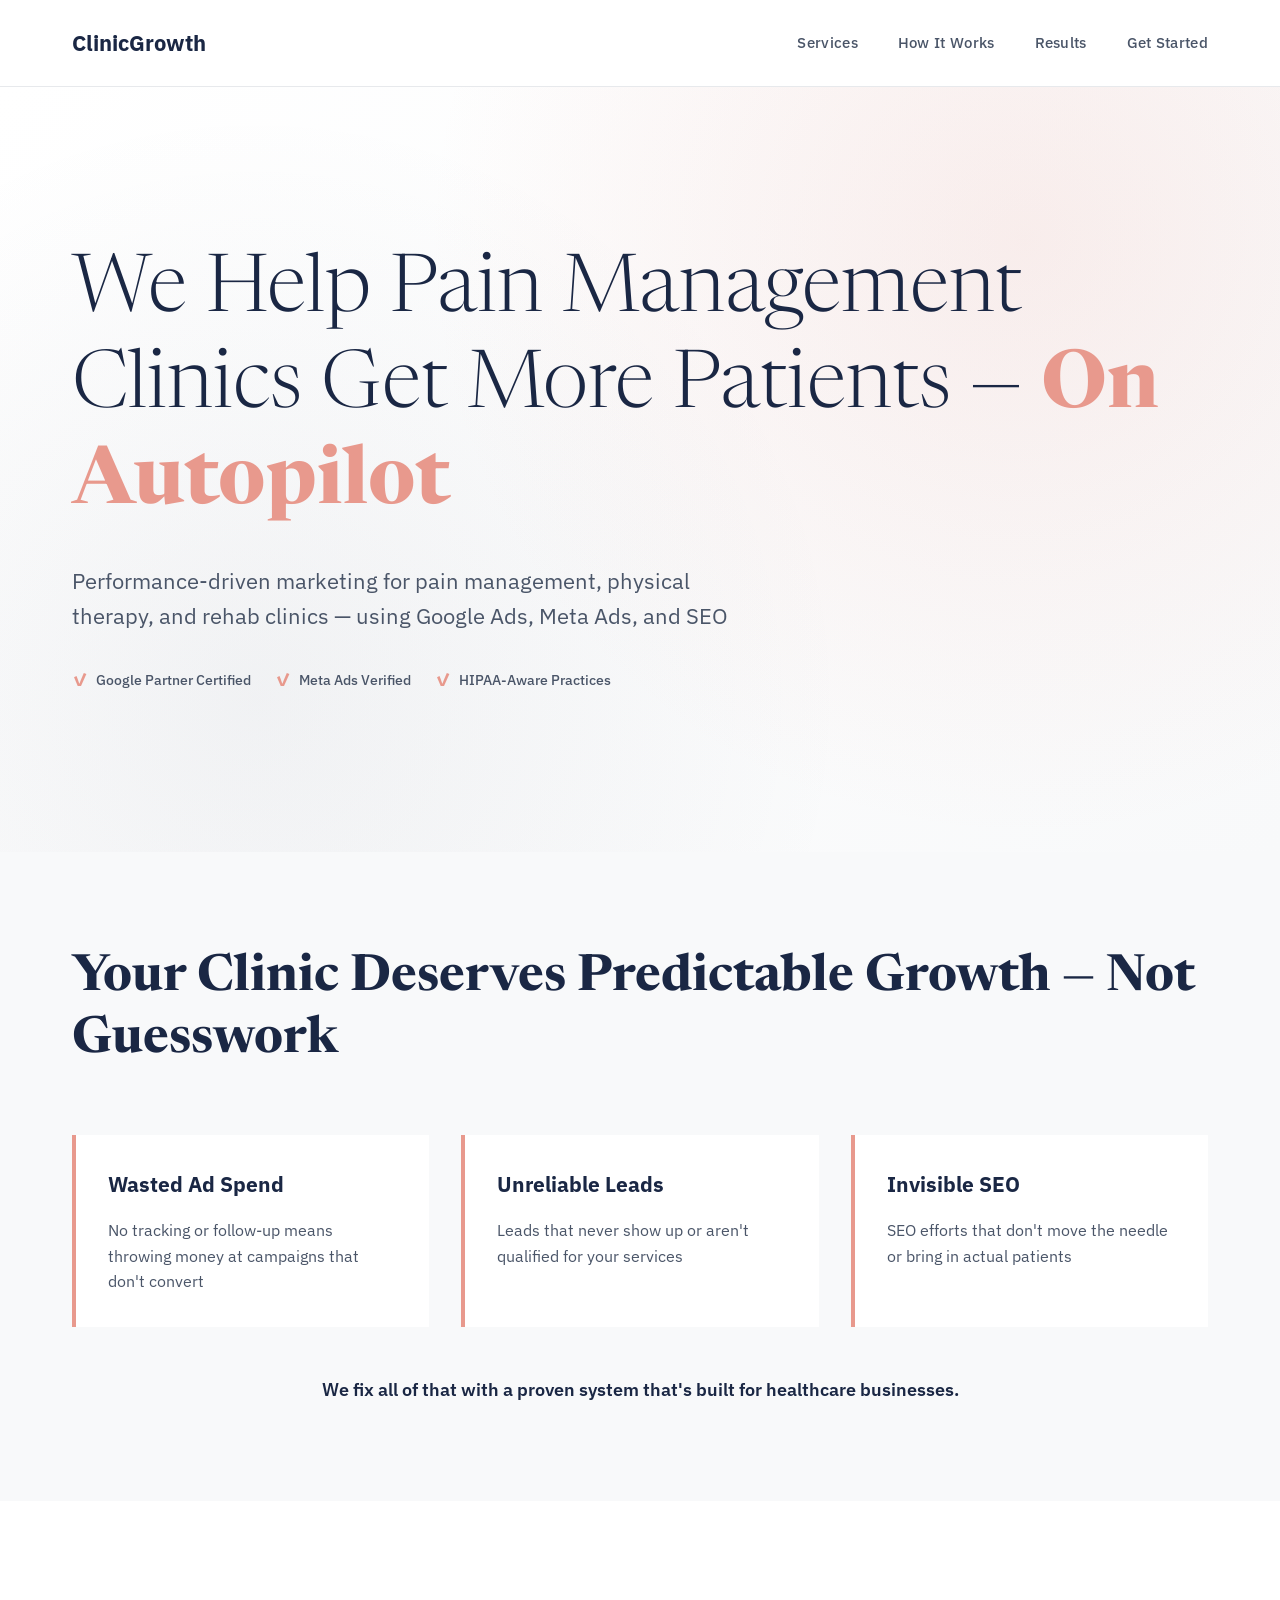
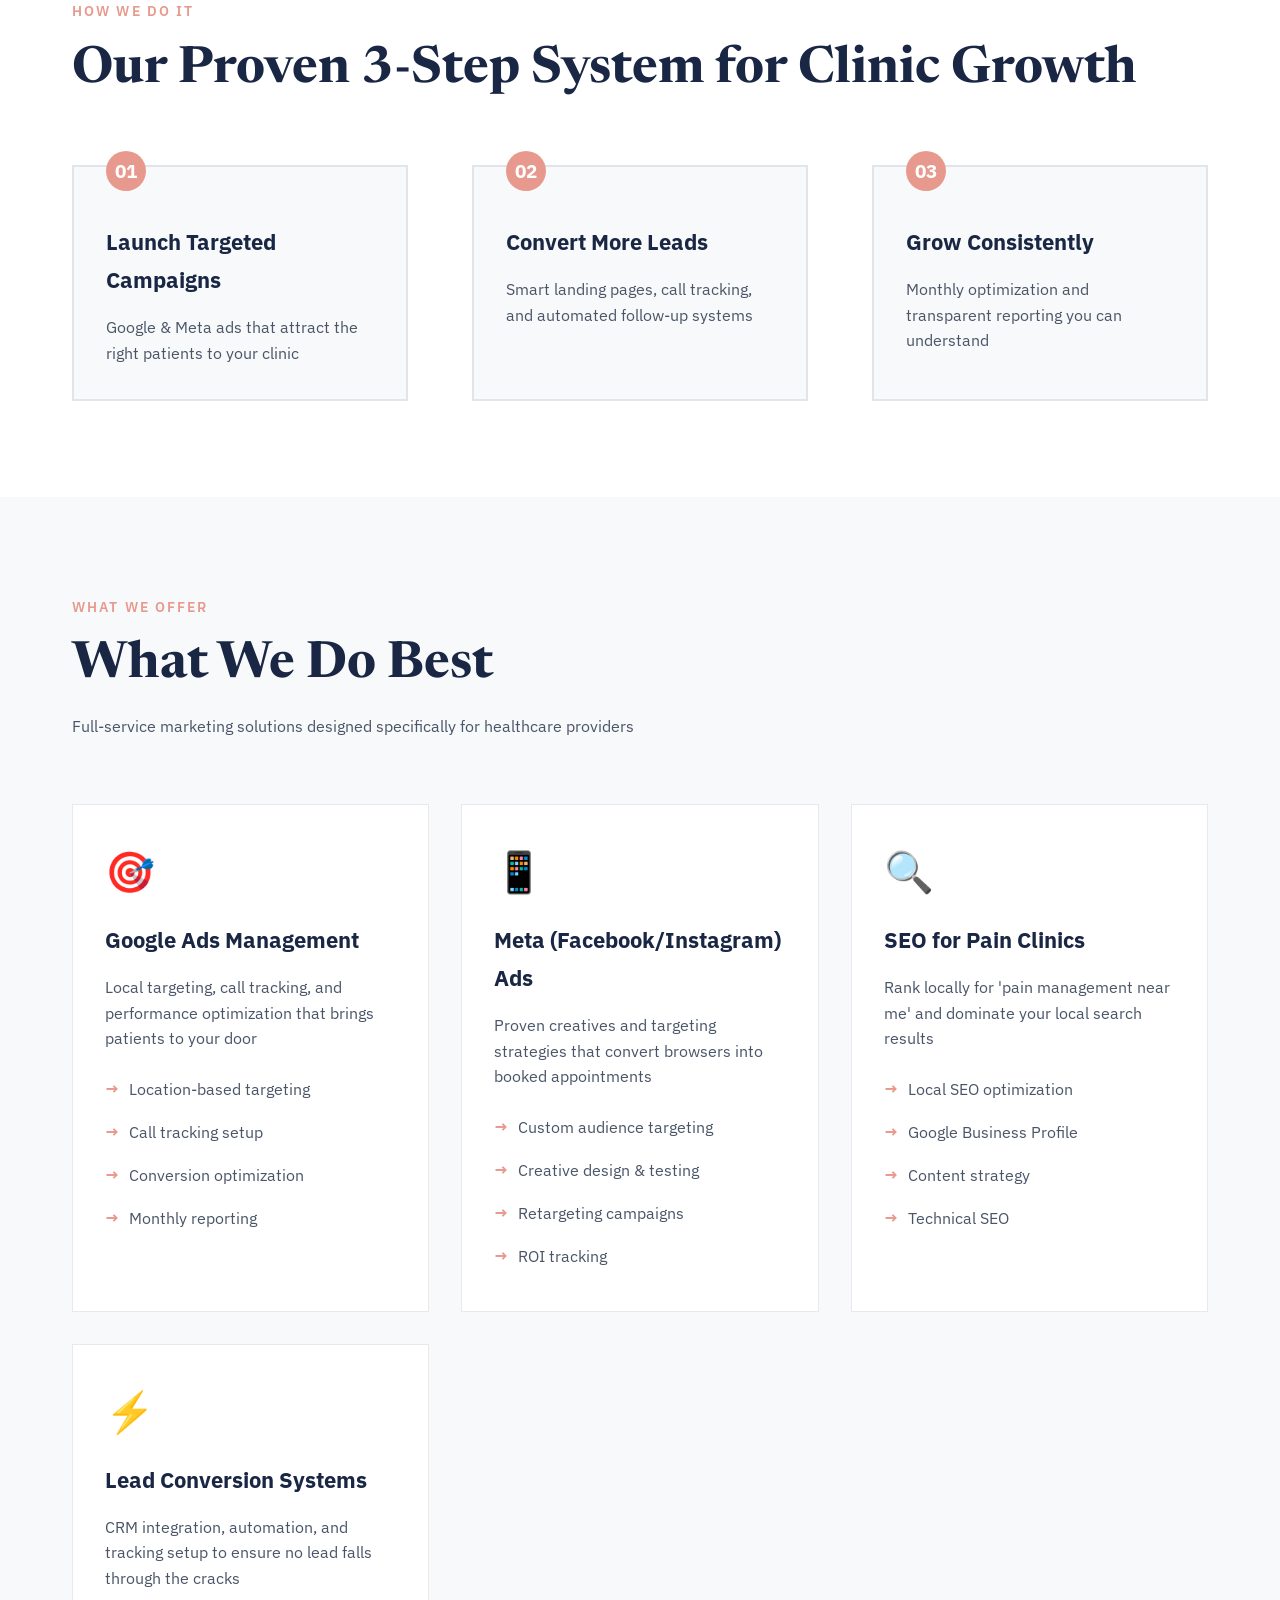
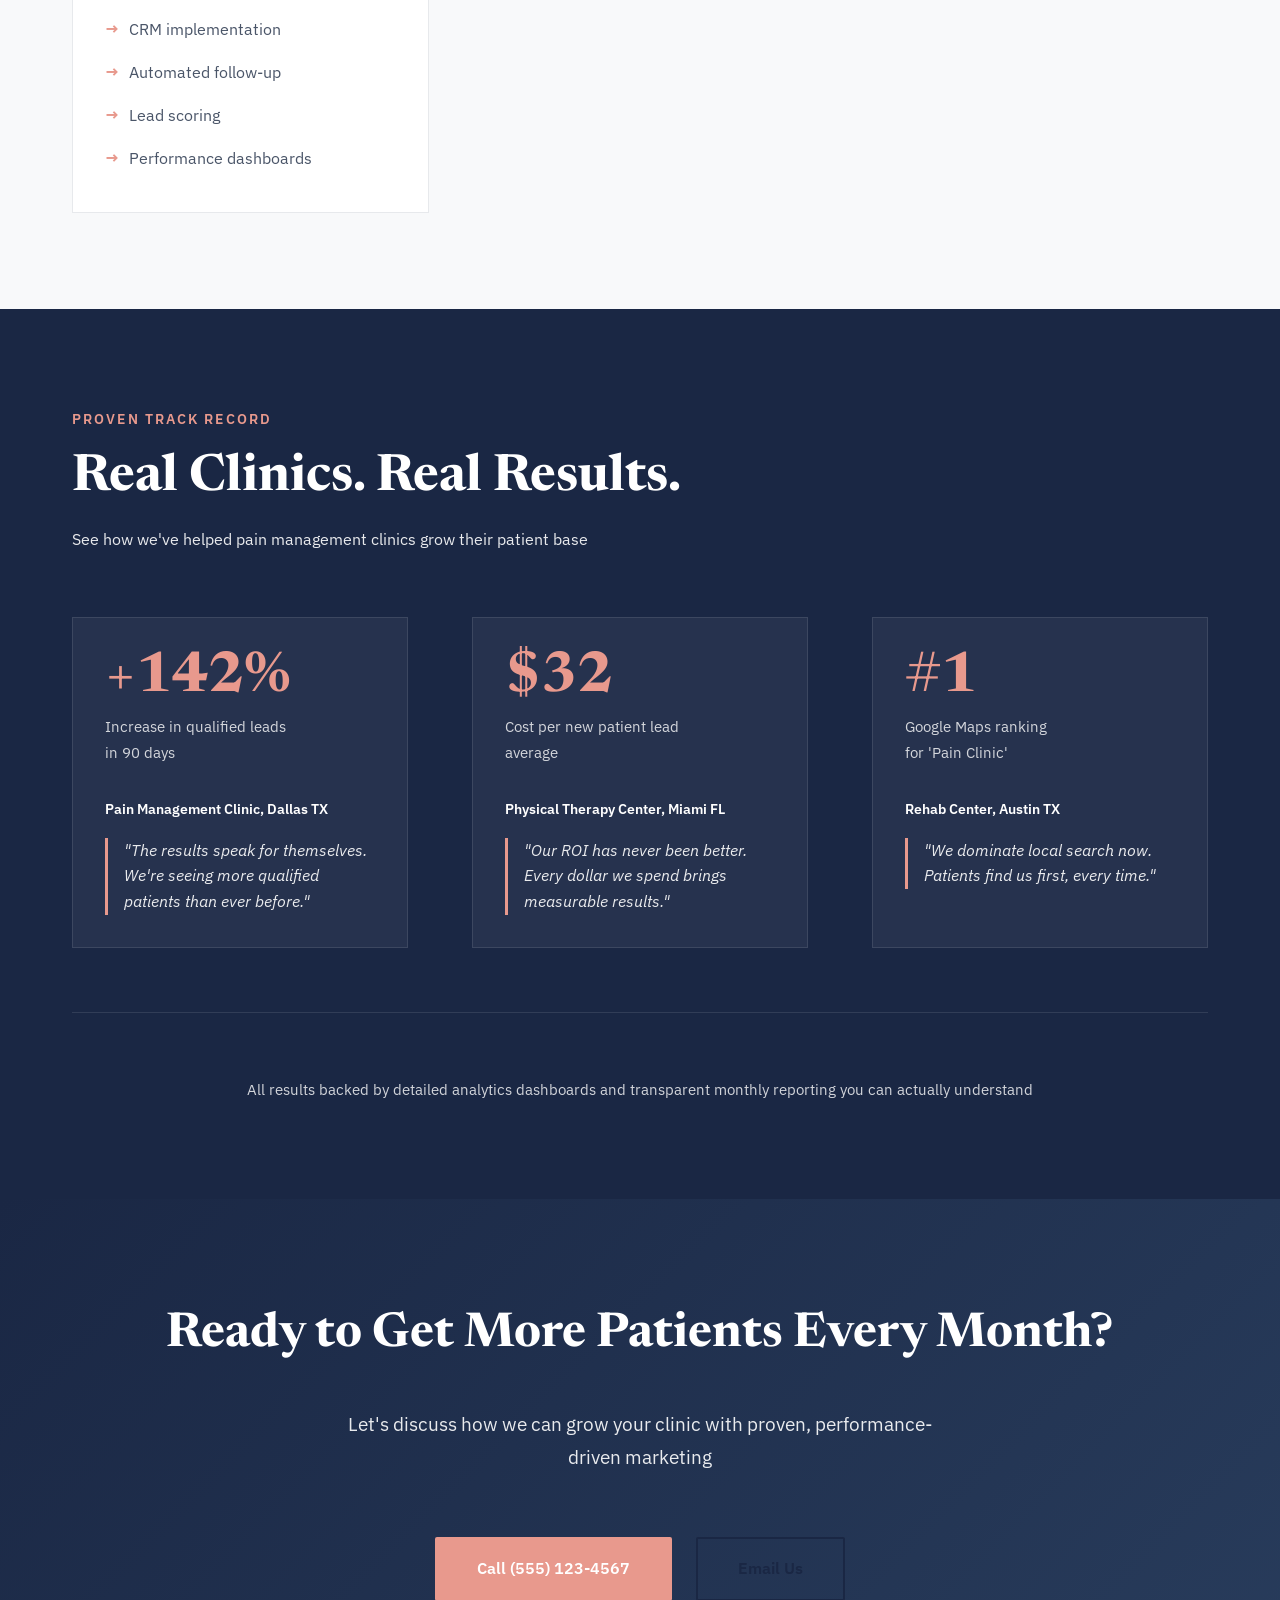
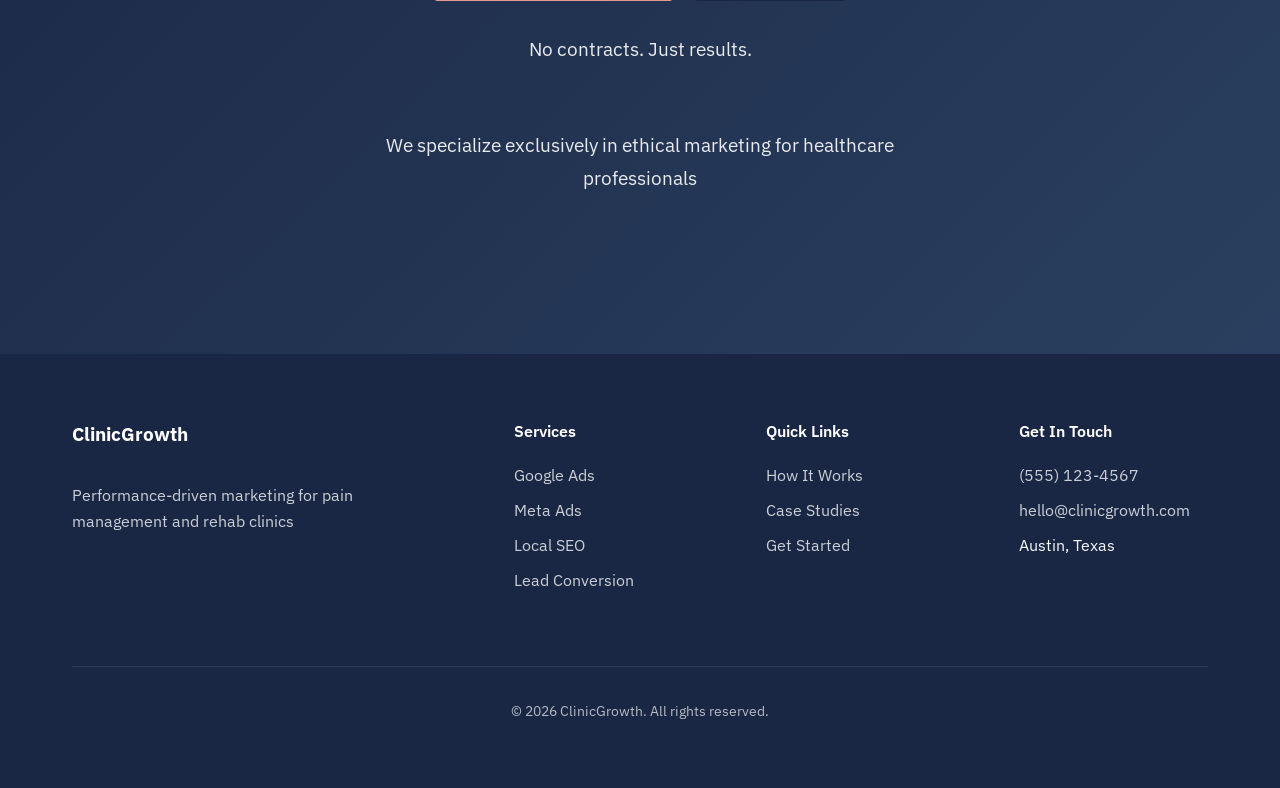
==== index.html @ b2d00aee "Initial commit: ClinicGrowth marketing website - Navy + Soft Coral color scheme for differentiation " ====
<!DOCTYPE html>
<html lang="en">
<head>
    <meta charset="UTF-8">
    <meta name="viewport" content="width=device-width, initial-scale=1.0">
    <meta name="description" content="Performance-driven marketing for pain management, physical therapy, and rehab clinics using Google Ads, Meta Ads, and SEO">
    <title>Clinic Growth - Marketing for Pain Management Clinics</title>
    <link rel="preconnect" href="https://fonts.googleapis.com">
    <link rel="preconnect" href="https://fonts.gstatic.com" crossorigin>
    <link href="https://fonts.googleapis.com/css2?family=Newsreader:wght@200;400;700&family=IBM+Plex+Sans:wght@300;500;600;700&display=swap" rel="stylesheet">
    <link rel="stylesheet" href="styles.css">
</head>
<body>
    <div class="grain-overlay"></div>

    <header>
        <nav>
            <div class="container">
                <div class="logo">
                    <span class="logo-text">ClinicGrowth</span>
                </div>
                <ul class="nav-menu">
                    <li><a href="#services">Services</a></li>
                    <li><a href="#process">How It Works</a></li>
                    <li><a href="#results">Results</a></li>
                    <li><a href="#contact">Get Started</a></li>
                </ul>
            </div>
        </nav>
    </header>

    <main>
        <!-- Hero Section -->
        <section id="home" class="hero">
            <div class="hero-background"></div>
            <div class="container">
                <div class="hero-content">
                    <h1 class="hero-title">
                        We Help Pain Management Clinics Get More Patients — <span class="title-emphasis">On Autopilot</span>
                    </h1>
                    <p class="hero-subtitle">Performance-driven marketing for pain management, physical therapy, and rehab clinics — using Google Ads, Meta Ads, and SEO</p>
                    <div class="badge-row">
                        <span class="badge">Google Partner Certified</span>
                        <span class="badge">Meta Ads Verified</span>
                        <span class="badge">HIPAA-Aware Practices</span>
                    </div>
                </div>
            </div>
        </section>

        <!-- Problems Section -->
        <section class="problems-section">
            <div class="container">
                <div class="section-header">
                    <h2>Your Clinic Deserves Predictable Growth — Not Guesswork</h2>
                </div>
                <div class="problems-grid">
                    <div class="problem-card">
                        <h3>Wasted Ad Spend</h3>
                        <p>No tracking or follow-up means throwing money at campaigns that don't convert</p>
                    </div>
                    <div class="problem-card">
                        <h3>Unreliable Leads</h3>
                        <p>Leads that never show up or aren't qualified for your services</p>
                    </div>
                    <div class="problem-card">
                        <h3>Invisible SEO</h3>
                        <p>SEO efforts that don't move the needle or bring in actual patients</p>
                    </div>
                </div>
                <p style="text-align: center; margin-top: 3rem; font-size: 1.1rem; color: var(--color-navy); font-weight: 600;">We fix all of that with a proven system that's built for healthcare businesses.</p>
            </div>
        </section>

        <!-- Process Section -->
        <section id="process" class="process-section">
            <div class="container">
                <div class="section-header">
                    <span class="section-label">How We Do It</span>
                    <h2>Our Proven 3-Step System for Clinic Growth</h2>
                </div>
                <div class="process-grid">
                    <div class="process-step">
                        <div class="step-number">01</div>
                        <h3>Launch Targeted Campaigns</h3>
                        <p>Google & Meta ads that attract the right patients to your clinic</p>
                    </div>
                    <div class="process-step">
                        <div class="step-number">02</div>
                        <h3>Convert More Leads</h3>
                        <p>Smart landing pages, call tracking, and automated follow-up systems</p>
                    </div>
                    <div class="process-step">
                        <div class="step-number">03</div>
                        <h3>Grow Consistently</h3>
                        <p>Monthly optimization and transparent reporting you can understand</p>
                    </div>
                </div>
            </div>
        </section>

        <!-- Services Section -->
        <section id="services" class="services-section">
            <div class="container">
                <div class="section-header">
                    <span class="section-label">What We Offer</span>
                    <h2>What We Do Best</h2>
                    <p style="margin-top: 1rem; color: var(--color-dark-gray);">Full-service marketing solutions designed specifically for healthcare providers</p>
                </div>
                <div class="services-grid">
                    <div class="service-card">
                        <div class="service-icon">🎯</div>
                        <h3>Google Ads Management</h3>
                        <p>Local targeting, call tracking, and performance optimization that brings patients to your door</p>
                        <div class="service-features">
                            <ul>
                                <li>Location-based targeting</li>
                                <li>Call tracking setup</li>
                                <li>Conversion optimization</li>
                                <li>Monthly reporting</li>
                            </ul>
                        </div>
                    </div>
                    <div class="service-card">
                        <div class="service-icon">📱</div>
                        <h3>Meta (Facebook/Instagram) Ads</h3>
                        <p>Proven creatives and targeting strategies that convert browsers into booked appointments</p>
                        <div class="service-features">
                            <ul>
                                <li>Custom audience targeting</li>
                                <li>Creative design & testing</li>
                                <li>Retargeting campaigns</li>
                                <li>ROI tracking</li>
                            </ul>
                        </div>
                    </div>
                    <div class="service-card">
                        <div class="service-icon">🔍</div>
                        <h3>SEO for Pain Clinics</h3>
                        <p>Rank locally for 'pain management near me' and dominate your local search results</p>
                        <div class="service-features">
                            <ul>
                                <li>Local SEO optimization</li>
                                <li>Google Business Profile</li>
                                <li>Content strategy</li>
                                <li>Technical SEO</li>
                            </ul>
                        </div>
                    </div>
                    <div class="service-card">
                        <div class="service-icon">⚡</div>
                        <h3>Lead Conversion Systems</h3>
                        <p>CRM integration, automation, and tracking setup to ensure no lead falls through the cracks</p>
                        <div class="service-features">
                            <ul>
                                <li>CRM implementation</li>
                                <li>Automated follow-up</li>
                                <li>Lead scoring</li>
                                <li>Performance dashboards</li>
                            </ul>
                        </div>
                    </div>
                </div>
            </div>
        </section>

        <!-- Results Section -->
        <section id="results" class="results-section">
            <div class="container">
                <div class="section-header">
                    <span class="section-label">Proven Track Record</span>
                    <h2>Real Clinics. Real Results.</h2>
                    <p style="margin-top: 1rem; color: rgba(255, 255, 255, 0.9);">See how we've helped pain management clinics grow their patient base</p>
                </div>
                <div class="results-grid">
                    <div class="result-card">
                        <div class="result-stat">+142%</div>
                        <div class="result-label">Increase in qualified leads<br>in 90 days</div>
                        <div class="result-location">Pain Management Clinic, Dallas TX</div>
                        <p class="result-testimonial">"The results speak for themselves. We're seeing more qualified patients than ever before."</p>
                    </div>
                    <div class="result-card">
                        <div class="result-stat">$32</div>
                        <div class="result-label">Cost per new patient lead<br>average</div>
                        <div class="result-location">Physical Therapy Center, Miami FL</div>
                        <p class="result-testimonial">"Our ROI has never been better. Every dollar we spend brings measurable results."</p>
                    </div>
                    <div class="result-card">
                        <div class="result-stat">#1</div>
                        <div class="result-label">Google Maps ranking<br>for 'Pain Clinic'</div>
                        <div class="result-location">Rehab Center, Austin TX</div>
                        <p class="result-testimonial">"We dominate local search now. Patients find us first, every time."</p>
                    </div>
                </div>
                <div class="results-footer">
                    All results backed by detailed analytics dashboards and transparent monthly reporting you can actually understand
                </div>
            </div>
        </section>

        <!-- CTA Section -->
        <section id="contact" class="cta-section">
            <div class="container">
                <h2>Ready to Get More Patients Every Month?</h2>
                <p>Let's discuss how we can grow your clinic with proven, performance-driven marketing</p>
                <div class="hero-cta" style="justify-content: center;">
                    <a href="tel:5551234567" class="btn btn-primary">Call (555) 123-4567</a>
                    <a href="mailto:hello@clinicgrowth.com" class="btn btn-secondary">Email Us</a>
                </div>
                <p class="cta-tagline">No contracts. Just results.</p>
                <p class="cta-tagline">We specialize exclusively in ethical marketing for healthcare professionals</p>
            </div>
        </section>
    </main>

    <footer>
        <div class="container">
            <div class="footer-content">
                <div class="footer-about">
                    <div class="footer-brand">
                        <span>ClinicGrowth</span>
                    </div>
                    <p>Performance-driven marketing for pain management and rehab clinics</p>
                </div>

                <div class="footer-section">
                    <h4>Services</h4>
                    <ul>
                        <li><a href="#services">Google Ads</a></li>
                        <li><a href="#services">Meta Ads</a></li>
                        <li><a href="#services">Local SEO</a></li>
                        <li><a href="#services">Lead Conversion</a></li>
                    </ul>
                </div>

                <div class="footer-section">
                    <h4>Quick Links</h4>
                    <ul>
                        <li><a href="#process">How It Works</a></li>
                        <li><a href="#results">Case Studies</a></li>
                        <li><a href="#contact">Get Started</a></li>
                    </ul>
                </div>

                <div class="footer-section">
                    <h4>Get In Touch</h4>
                    <ul>
                        <li><a href="tel:5551234567">(555) 123-4567</a></li>
                        <li><a href="mailto:hello@clinicgrowth.com">hello@clinicgrowth.com</a></li>
                        <li>Austin, Texas</li>
                    </ul>
                </div>
            </div>

            <div class="footer-bottom">
                <p class="footer-text">&copy; 2026 ClinicGrowth. All rights reserved.</p>
            </div>
        </div>
    </footer>

    <script src="script.js"></script>
</body>
</html>
---- styles.css ----
/* CSS Variables - Navy + Soft Coral Theme */
:root {
    --color-navy: #1a2744;
    --color-coral: #e8998d;
    --color-light-gray: #f8f9fa;
    --color-dark-gray: #4a5568;
    --color-white: #ffffff;
    --color-coral-light: #f4bdb3;
    --color-navy-light: #2a3f5f;

    --font-display: 'Newsreader', serif;
    --font-body: 'IBM Plex Sans', sans-serif;

    --spacing-xs: 0.5rem;
    --spacing-sm: 1rem;
    --spacing-md: 2rem;
    --spacing-lg: 4rem;
    --spacing-xl: 6rem;
    --spacing-xxl: 8rem;
}

/* Reset and Base Styles */
* {
    margin: 0;
    padding: 0;
    box-sizing: border-box;
}

body {
    font-family: var(--font-body);
    line-height: 1.7;
    color: var(--color-dark-gray);
    background-color: var(--color-white);
    position: relative;
    overflow-x: hidden;
}

/* Subtle grain texture overlay */
.grain-overlay {
    position: fixed;
    top: 0;
    left: 0;
    width: 100%;
    height: 100%;
    opacity: 0.03;
    z-index: -1;
    pointer-events: none;
    background-image: url("data:image/svg+xml,%3Csvg viewBox='0 0 400 400' xmlns='http://www.w3.org/2000/svg'%3E%3Cfilter id='noiseFilter'%3E%3CfeTurbulence type='fractalNoise' baseFrequency='2.5' numOctaves='4' stitchTiles='stitch'/%3E%3C/filter%3E%3Crect width='100%25' height='100%25' filter='url(%23noiseFilter)'/%3E%3C/svg%3E");
}

.container {
    max-width: 1200px;
    margin: 0 auto;
    padding: 0 var(--spacing-md);
}

/* Header and Navigation */
header {
    background-color: rgba(255, 255, 255, 0.98);
    backdrop-filter: blur(10px);
    border-bottom: 1px solid rgba(26, 39, 68, 0.1);
    padding: 1.5rem 0;
    position: sticky;
    top: 0;
    z-index: 100;
    animation: slideDown 0.6s ease-out;
}

@keyframes slideDown {
    from {
        transform: translateY(-100%);
        opacity: 0;
    }
    to {
        transform: translateY(0);
        opacity: 1;
    }
}

nav .container {
    display: flex;
    justify-content: space-between;
    align-items: center;
}

.logo {
    display: flex;
    align-items: center;
    gap: 0.75rem;
    font-family: var(--font-body);
    font-weight: 700;
    font-size: 1.4rem;
    color: var(--color-navy);
}

.logo-icon {
    font-size: 1.5rem;
    color: var(--color-coral);
}

.nav-menu {
    display: flex;
    list-style: none;
    gap: 2.5rem;
}

.nav-menu a {
    color: var(--color-dark-gray);
    text-decoration: none;
    font-weight: 500;
    font-size: 0.95rem;
    letter-spacing: 0.02em;
    position: relative;
    transition: color 0.3s ease;
}

.nav-menu a::after {
    content: '';
    position: absolute;
    bottom: -4px;
    left: 0;
    width: 0;
    height: 2px;
    background-color: var(--color-coral);
    transition: width 0.3s ease;
}

.nav-menu a:hover {
    color: var(--color-navy);
}

.nav-menu a:hover::after {
    width: 100%;
}

/* Hero Section */
.hero {
    position: relative;
    min-height: 85vh;
    display: flex;
    align-items: center;
    overflow: hidden;
    padding: var(--spacing-xl) 0;
}

.hero-background {
    position: absolute;
    top: 0;
    left: 0;
    width: 100%;
    height: 100%;
    background:
        radial-gradient(circle at 80% 20%, rgba(232, 153, 141, 0.15) 0%, transparent 50%),
        radial-gradient(circle at 20% 80%, rgba(26, 39, 68, 0.05) 0%, transparent 50%),
        linear-gradient(135deg, var(--color-white) 0%, var(--color-light-gray) 100%);
    z-index: -1;
}

.hero-content {
    animation: fadeInUp 1s ease-out;
}

@keyframes fadeInUp {
    from {
        opacity: 0;
        transform: translateY(40px);
    }
    to {
        opacity: 1;
        transform: translateY(0);
    }
}

.hero-title {
    font-family: var(--font-display);
    font-weight: 300;
    font-size: clamp(2.5rem, 7vw, 5rem);
    line-height: 1.2;
    margin-bottom: var(--spacing-md);
    color: var(--color-navy);
}

.title-line {
    display: block;
}

.title-emphasis {
    font-weight: 700;
    color: var(--color-coral);
}

.hero-subtitle {
    font-size: clamp(1.1rem, 2vw, 1.35rem);
    color: var(--color-dark-gray);
    margin-bottom: var(--spacing-md);
    max-width: 700px;
    font-weight: 400;
    line-height: 1.6;
    animation: fadeInUp 1s ease-out 0.2s backwards;
}

.hero-cta {
    display: flex;
    gap: 1.5rem;
    flex-wrap: wrap;
    animation: fadeInUp 1s ease-out 0.4s backwards;
}

/* Buttons */
.btn {
    display: inline-block;
    padding: 1rem 2.5rem;
    font-family: var(--font-body);
    font-weight: 600;
    font-size: 1rem;
    text-decoration: none;
    border-radius: 2px;
    transition: all 0.3s ease;
    border: 2px solid transparent;
    cursor: pointer;
}

.btn-primary {
    background-color: var(--color-coral);
    color: var(--color-white);
    border-color: var(--color-coral);
}

.btn-primary:hover {
    background-color: var(--color-navy);
    border-color: var(--color-navy);
    transform: translateY(-2px);
    box-shadow: 0 8px 24px rgba(26, 39, 68, 0.25);
}

.btn-secondary {
    background-color: transparent;
    color: var(--color-navy);
    border-color: var(--color-navy);
}

.btn-secondary:hover {
    background-color: var(--color-navy);
    color: var(--color-white);
    transform: translateY(-2px);
    box-shadow: 0 8px 24px rgba(26, 39, 68, 0.2);
}

.btn-full {
    width: 100%;
}

/* Section Headers */
.section-header {
    margin-bottom: var(--spacing-lg);
    animation: fadeIn 0.8s ease-out;
}

@keyframes fadeIn {
    from { opacity: 0; }
    to { opacity: 1; }
}

.section-label {
    display: inline-block;
    font-size: 0.875rem;
    font-weight: 600;
    text-transform: uppercase;
    letter-spacing: 0.15em;
    color: var(--color-coral);
    margin-bottom: var(--spacing-sm);
}

.section-header h2 {
    font-family: var(--font-display);
    font-size: clamp(2rem, 4vw, 3.5rem);
    font-weight: 700;
    color: var(--color-navy);
    line-height: 1.2;
}

/* About Section */
.about-section {
    padding: var(--spacing-xl) 0;
    background-color: var(--color-white);
}

.about-content {
    display: grid;
    grid-template-columns: 1fr 1fr;
    gap: var(--spacing-lg);
    align-items: start;
}

.about-text {
    animation: fadeInLeft 0.8s ease-out;
}

@keyframes fadeInLeft {
    from {
        opacity: 0;
        transform: translateX(-30px);
    }
    to {
        opacity: 1;
        transform: translateX(0);
    }
}

.lead {
    font-size: 1.25rem;
    font-weight: 400;
    color: var(--color-navy);
    margin-bottom: var(--spacing-md);
    line-height: 1.7;
}

.about-text p {
    color: var(--color-dark-gray);
    margin-bottom: var(--spacing-sm);
}

.about-stats {
    display: grid;
    grid-template-columns: 1fr;
    gap: var(--spacing-md);
}

.stat-card {
    padding: var(--spacing-md);
    background: linear-gradient(135deg, rgba(232, 153, 141, 0.08) 0%, rgba(26, 39, 68, 0.03) 100%);
    border-left: 4px solid var(--color-coral);
    transition: transform 0.3s ease;
    animation: fadeInRight 0.8s ease-out;
}

@keyframes fadeInRight {
    from {
        opacity: 0;
        transform: translateX(30px);
    }
    to {
        opacity: 1;
        transform: translateX(0);
    }
}

.stat-card:nth-child(2) {
    animation-delay: 0.1s;
}

.stat-card:nth-child(3) {
    animation-delay: 0.2s;
}

.stat-card:hover {
    transform: translateX(8px);
}

.stat-number {
    font-family: var(--font-display);
    font-size: 3rem;
    font-weight: 700;
    color: var(--color-navy);
    line-height: 1;
    margin-bottom: 0.5rem;
}

.stat-label {
    font-size: 0.9rem;
    color: var(--color-dark-gray);
    font-weight: 500;
    letter-spacing: 0.05em;
}

/* Services Section */
.services-section {
    padding: var(--spacing-xl) 0;
    background-color: var(--color-light-gray);
}

.services-grid {
    display: grid;
    grid-template-columns: repeat(auto-fit, minmax(300px, 1fr));
    gap: var(--spacing-md);
}

.service-card {
    background-color: var(--color-white);
    padding: var(--spacing-md);
    border: 1px solid rgba(26, 39, 68, 0.1);
    transition: all 0.3s ease;
    opacity: 0;
    animation: fadeInUp 0.6s ease-out forwards;
}

.service-card:nth-child(1) { animation-delay: 0.1s; }
.service-card:nth-child(2) { animation-delay: 0.2s; }
.service-card:nth-child(3) { animation-delay: 0.3s; }
.service-card:nth-child(4) { animation-delay: 0.4s; }
.service-card:nth-child(5) { animation-delay: 0.5s; }
.service-card:nth-child(6) { animation-delay: 0.6s; }

.service-card:hover {
    transform: translateY(-8px);
    box-shadow: 0 12px 32px rgba(26, 39, 68, 0.15);
    border-color: var(--color-coral);
}

.service-icon {
    font-size: 2.5rem;
    color: var(--color-coral);
    margin-bottom: var(--spacing-sm);
}

.service-card h3 {
    font-family: var(--font-body);
    font-size: 1.4rem;
    font-weight: 700;
    color: var(--color-navy);
    margin-bottom: var(--spacing-sm);
}

.service-card p {
    color: var(--color-dark-gray);
    line-height: 1.6;
}

/* Contact Section */
.contact-section {
    padding: var(--spacing-xl) 0;
    background-color: var(--color-white);
}

.contact-wrapper {
    display: grid;
    grid-template-columns: 1fr 1fr;
    gap: var(--spacing-lg);
}

.contact-info h2 {
    font-family: var(--font-display);
    font-size: clamp(2rem, 4vw, 3rem);
    font-weight: 700;
    color: var(--color-navy);
    margin-bottom: var(--spacing-md);
}

.contact-description {
    font-size: 1.1rem;
    color: var(--color-dark-gray);
    margin-bottom: var(--spacing-lg);
    line-height: 1.7;
}

.contact-details {
    display: flex;
    flex-direction: column;
    gap: var(--spacing-md);
}

.contact-item {
    display: flex;
    gap: var(--spacing-sm);
    align-items: flex-start;
}

.contact-icon {
    font-size: 1.5rem;
    flex-shrink: 0;
}

.contact-item strong {
    display: block;
    font-weight: 600;
    color: var(--color-navy);
    margin-bottom: 0.25rem;
}

.contact-item p {
    color: var(--color-dark-gray);
    line-height: 1.6;
}

/* Contact Form */
.contact-form {
    background-color: var(--color-light-gray);
    padding: var(--spacing-md);
    border: 1px solid rgba(26, 39, 68, 0.1);
}

.form-group {
    margin-bottom: var(--spacing-md);
}

.form-group label {
    display: block;
    font-weight: 600;
    color: var(--color-navy);
    margin-bottom: 0.5rem;
    font-size: 0.9rem;
    letter-spacing: 0.02em;
}

.form-group input,
.form-group textarea {
    width: 100%;
    padding: 0.875rem;
    font-family: var(--font-body);
    font-size: 1rem;
    border: 2px solid rgba(26, 39, 68, 0.15);
    background-color: var(--color-white);
    color: var(--color-dark-gray);
    transition: border-color 0.3s ease;
}

.form-group input:focus,
.form-group textarea:focus {
    outline: none;
    border-color: var(--color-coral);
}

.form-group textarea {
    resize: vertical;
}

/* Footer */
footer {
    background-color: var(--color-navy);
    color: var(--color-light-gray);
    padding: var(--spacing-lg) 0;
    margin-top: 0;
}

.footer-content {
    text-align: center;
}

.footer-brand {
    display: inline-flex;
    align-items: center;
    gap: 0.5rem;
    font-family: var(--font-body);
    font-weight: 700;
    font-size: 1.2rem;
    margin-bottom: var(--spacing-sm);
    color: var(--color-white);
}

.footer-text {
    color: rgba(248, 249, 250, 0.7);
    font-size: 0.9rem;
}

/* Responsive Design */
@media (max-width: 968px) {
    .about-content,
    .contact-wrapper {
        grid-template-columns: 1fr;
    }

    .services-grid {
        grid-template-columns: 1fr;
    }
}

@media (max-width: 768px) {
    :root {
        --spacing-lg: 3rem;
        --spacing-xl: 4rem;
    }

    nav .container {
        flex-direction: column;
        gap: 1rem;
    }

    .nav-menu {
        flex-direction: column;
        gap: 1rem;
        text-align: center;
    }

    .hero {
        min-height: 70vh;
    }

    .hero-cta {
        flex-direction: column;
    }

    .btn {
        width: 100%;
        text-align: center;
    }
}

/* Badge Row */
.badge-row {
    display: flex;
    gap: 1.5rem;
    align-items: center;
    flex-wrap: wrap;
    margin-top: var(--spacing-md);
    animation: fadeInUp 1s ease-out 0.5s backwards;
}

.badge {
    display: flex;
    align-items: center;
    gap: 0.5rem;
    font-size: 0.9rem;
    font-weight: 500;
    color: var(--color-dark-gray);
}

.badge::before {
    content: '✓';
    color: var(--color-coral);
    font-weight: 700;
    font-size: 1.1rem;
}

/* Problem Cards */
.problems-section {
    padding: var(--spacing-xl) 0;
    background-color: var(--color-light-gray);
}

.problems-grid {
    display: grid;
    grid-template-columns: repeat(auto-fit, minmax(280px, 1fr));
    gap: var(--spacing-md);
    margin-top: var(--spacing-lg);
}

.problem-card {
    background-color: var(--color-white);
    padding: var(--spacing-md);
    border-left: 4px solid var(--color-coral);
    transition: transform 0.3s ease;
}

.problem-card:hover {
    transform: translateX(8px);
}

.problem-card h3 {
    font-family: var(--font-body);
    font-size: 1.3rem;
    font-weight: 700;
    color: var(--color-navy);
    margin-bottom: var(--spacing-sm);
}

.problem-card p {
    color: var(--color-dark-gray);
    line-height: 1.6;
}

/* Process Steps */
.process-section {
    padding: var(--spacing-xl) 0;
    background-color: var(--color-white);
}

.process-grid {
    display: grid;
    grid-template-columns: repeat(auto-fit, minmax(300px, 1fr));
    gap: var(--spacing-lg);
    margin-top: var(--spacing-lg);
}

.process-step {
    position: relative;
    padding: var(--spacing-md);
    background-color: var(--color-light-gray);
    border: 2px solid rgba(26, 39, 68, 0.1);
    transition: all 0.3s ease;
}

.process-step:hover {
    border-color: var(--color-coral);
    transform: translateY(-4px);
    box-shadow: 0 8px 24px rgba(26, 39, 68, 0.1);
}

.step-number {
    position: absolute;
    top: -1rem;
    left: var(--spacing-md);
    background-color: var(--color-coral);
    color: var(--color-white);
    width: 2.5rem;
    height: 2.5rem;
    border-radius: 50%;
    display: flex;
    align-items: center;
    justify-content: center;
    font-weight: 700;
    font-size: 1.2rem;
}

.process-step h3 {
    font-family: var(--font-body);
    font-size: 1.4rem;
    font-weight: 700;
    color: var(--color-navy);
    margin-top: 1.5rem;
    margin-bottom: var(--spacing-sm);
}

.process-step p {
    color: var(--color-dark-gray);
    line-height: 1.6;
}

/* Service Features */
.service-features {
    margin-top: var(--spacing-sm);
}

.service-features ul {
    list-style: none;
    padding: 0;
}

.service-features li {
    padding: 0.5rem 0;
    color: var(--color-dark-gray);
    position: relative;
    padding-left: 1.5rem;
}

.service-features li::before {
    content: '→';
    position: absolute;
    left: 0;
    color: var(--color-coral);
    font-weight: 700;
}

/* Results Section */
.results-section {
    padding: var(--spacing-xl) 0;
    background-color: var(--color-navy);
    color: var(--color-white);
}

.results-section .section-label {
    color: var(--color-coral);
}

.results-section .section-header h2 {
    color: var(--color-white);
}

.results-grid {
    display: grid;
    grid-template-columns: repeat(auto-fit, minmax(300px, 1fr));
    gap: var(--spacing-lg);
    margin-top: var(--spacing-lg);
}

.result-card {
    background-color: rgba(255, 255, 255, 0.05);
    padding: var(--spacing-md);
    border: 1px solid rgba(255, 255, 255, 0.1);
    transition: all 0.3s ease;
}

.result-card:hover {
    background-color: rgba(255, 255, 255, 0.08);
    transform: translateY(-4px);
}

.result-stat {
    font-family: var(--font-display);
    font-size: 3.5rem;
    font-weight: 700;
    color: var(--color-coral);
    line-height: 1;
    margin-bottom: 0.5rem;
}

.result-label {
    font-size: 0.95rem;
    color: rgba(255, 255, 255, 0.8);
    margin-bottom: var(--spacing-md);
}

.result-location {
    font-size: 0.9rem;
    font-weight: 600;
    color: var(--color-white);
    margin-bottom: var(--spacing-sm);
}

.result-testimonial {
    font-style: italic;
    color: rgba(255, 255, 255, 0.9);
    line-height: 1.6;
    border-left: 3px solid var(--color-coral);
    padding-left: 1rem;
    margin-top: var(--spacing-sm);
}

.results-footer {
    text-align: center;
    margin-top: var(--spacing-lg);
    padding-top: var(--spacing-lg);
    border-top: 1px solid rgba(255, 255, 255, 0.1);
    color: rgba(255, 255, 255, 0.8);
    font-size: 0.95rem;
}

/* CTA Section */
.cta-section {
    padding: var(--spacing-xl) 0;
    background: linear-gradient(135deg, var(--color-navy) 0%, var(--color-navy-light) 100%);
    text-align: center;
    color: var(--color-white);
}

.cta-section h2 {
    font-family: var(--font-display);
    font-size: clamp(2rem, 4vw, 3rem);
    font-weight: 700;
    color: var(--color-white);
    margin-bottom: var(--spacing-md);
}

.cta-section p {
    font-size: 1.2rem;
    color: rgba(255, 255, 255, 0.9);
    margin-bottom: var(--spacing-lg);
    max-width: 600px;
    margin-left: auto;
    margin-right: auto;
}

.cta-tagline {
    font-size: 1rem;
    color: rgba(255, 255, 255, 0.7);
    margin-top: var(--spacing-md);
}

/* Footer Enhanced */
.footer-content {
    display: grid;
    grid-template-columns: 2fr 1fr 1fr 1fr;
    gap: var(--spacing-lg);
    text-align: left;
    margin-bottom: var(--spacing-lg);
}

.footer-about p {
    color: rgba(248, 249, 250, 0.8);
    margin-top: var(--spacing-sm);
    line-height: 1.6;
}

.footer-section h4 {
    color: var(--color-white);
    font-weight: 600;
    margin-bottom: var(--spacing-sm);
    font-size: 1rem;
}

.footer-section ul {
    list-style: none;
}

.footer-section li {
    margin-bottom: 0.5rem;
}

.footer-section a {
    color: rgba(248, 249, 250, 0.8);
    text-decoration: none;
    transition: color 0.3s ease;
}

.footer-section a:hover {
    color: var(--color-coral);
}

.footer-bottom {
    text-align: center;
    padding-top: var(--spacing-md);
    border-top: 1px solid rgba(255, 255, 255, 0.1);
}

/* Reduced motion support */
@media (prefers-reduced-motion: reduce) {
    *,
    *::before,
    *::after {
        animation-duration: 0.01ms !important;
        animation-iteration-count: 1 !important;
        transition-duration: 0.01ms !important;
    }
}

@media (max-width: 968px) {
    .footer-content {
        grid-template-columns: 1fr;
        text-align: center;
    }

    .results-grid,
    .process-grid,
    .problems-grid {
        grid-template-columns: 1fr;
    }
}
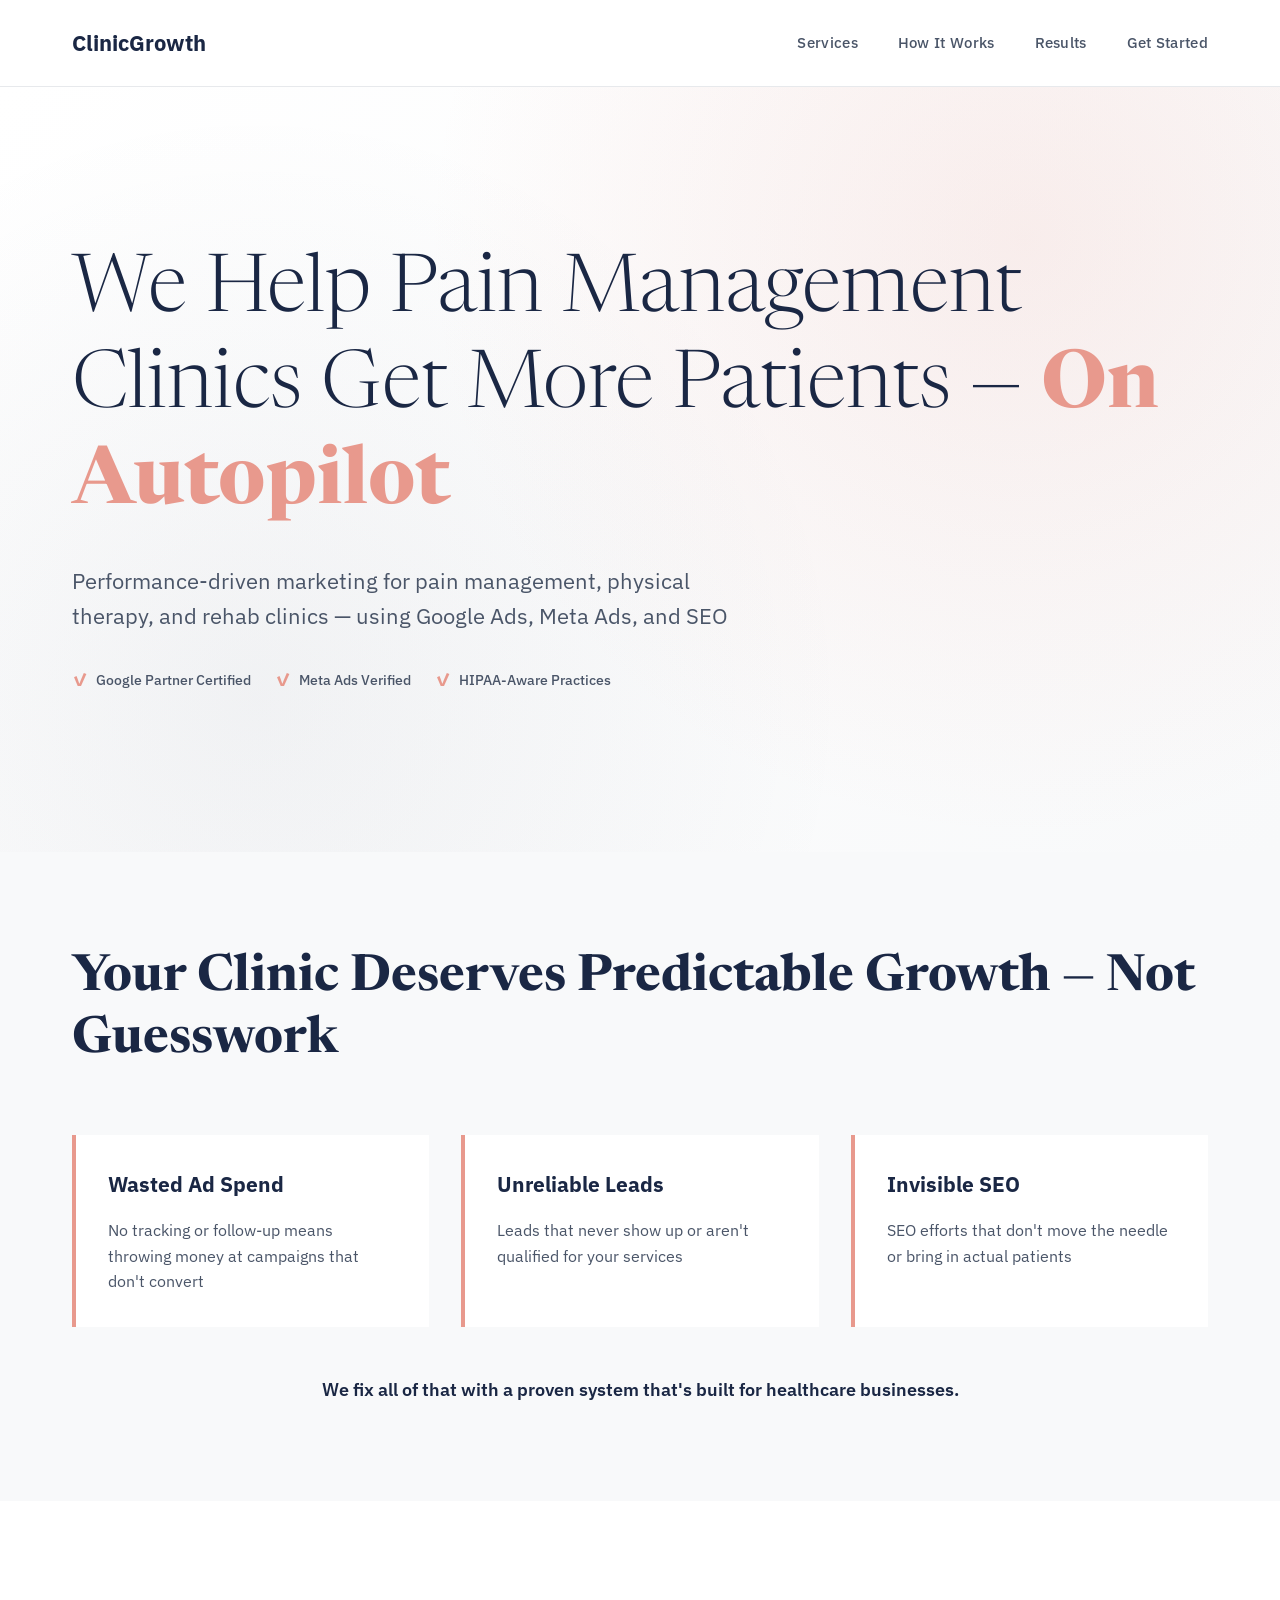
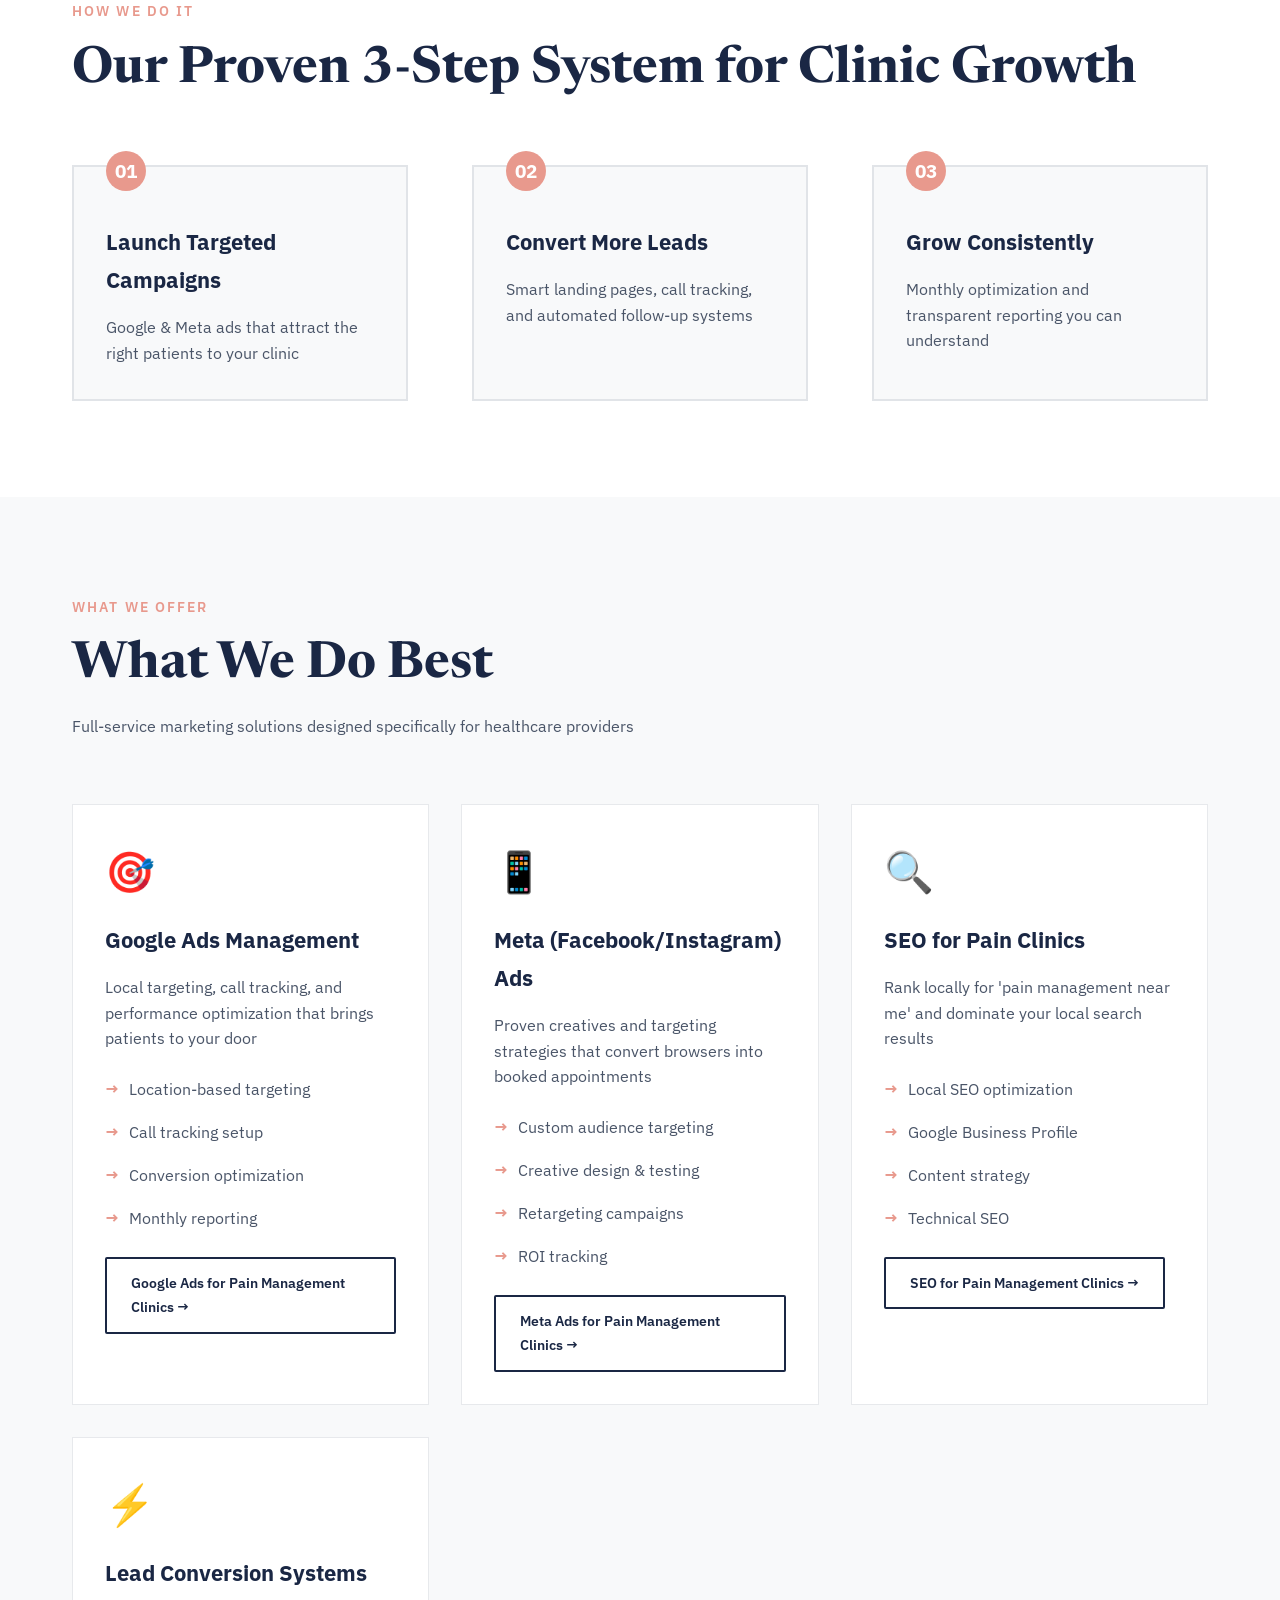
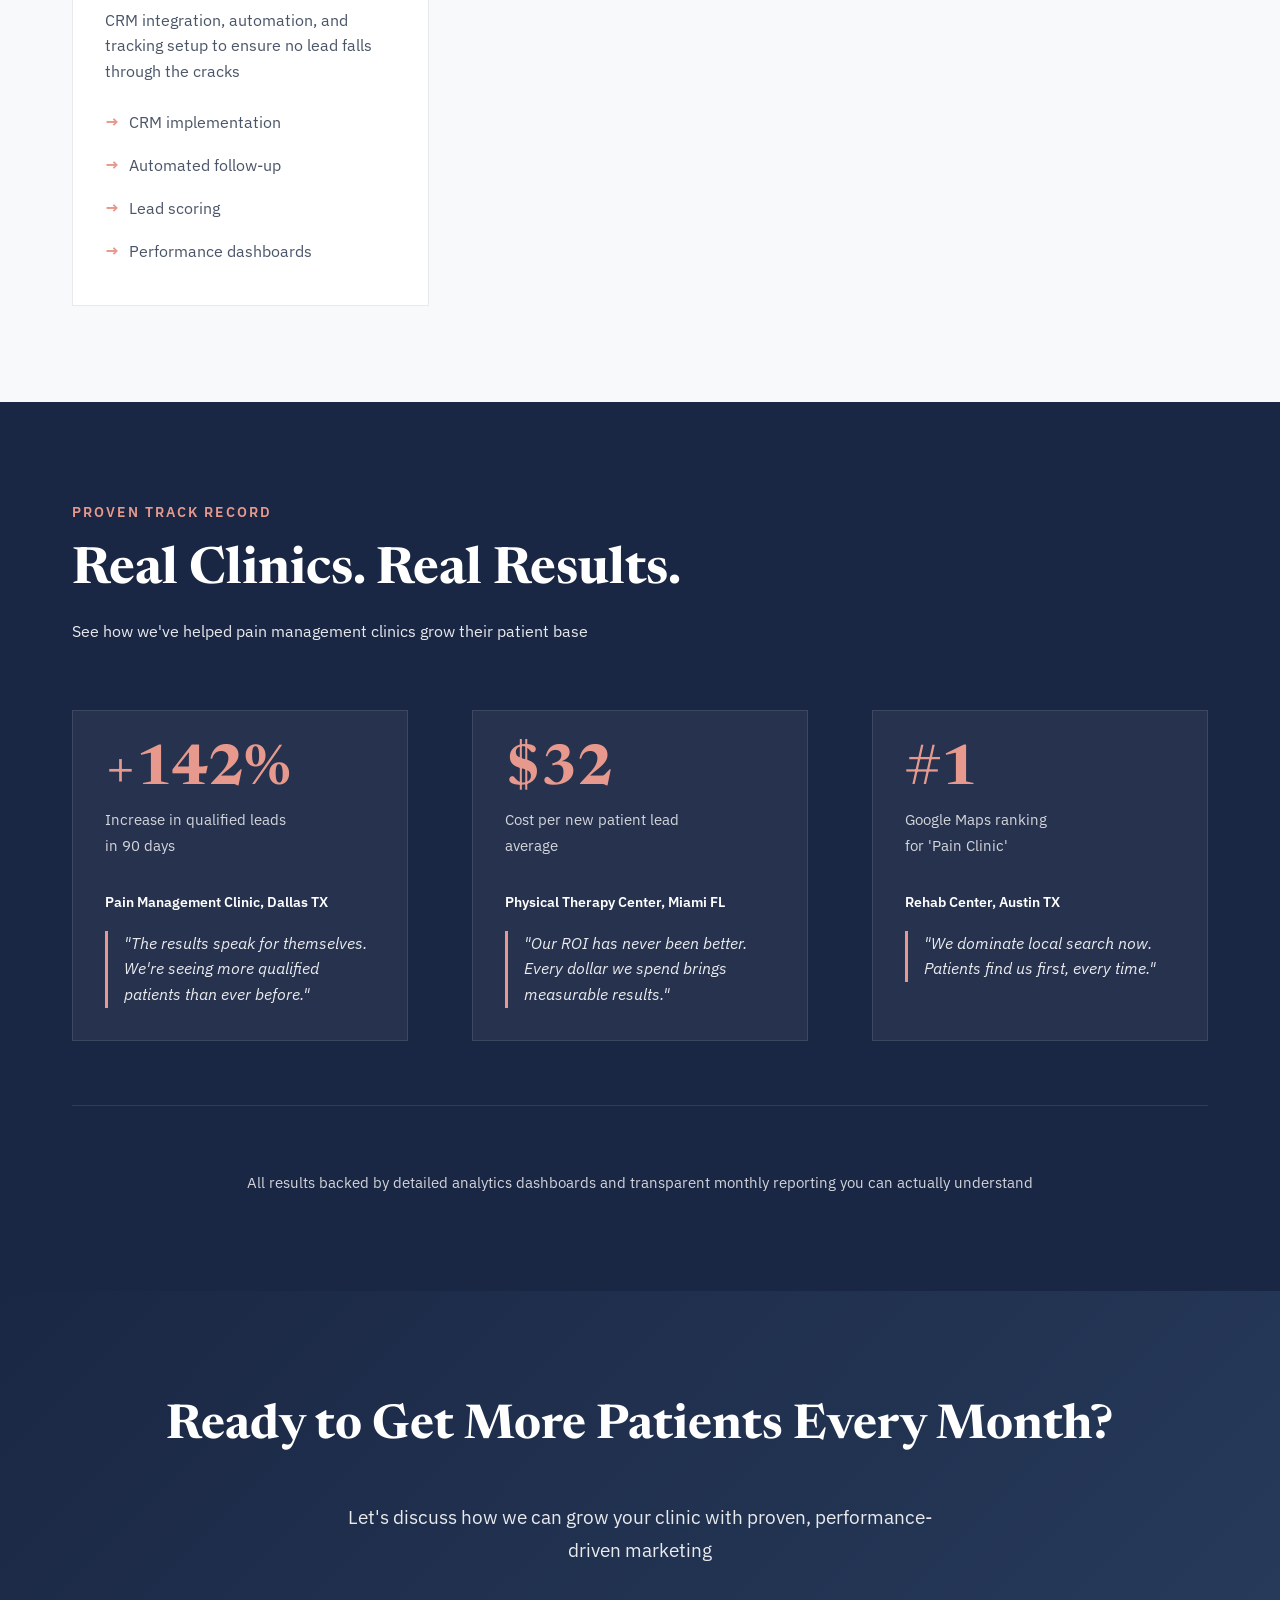
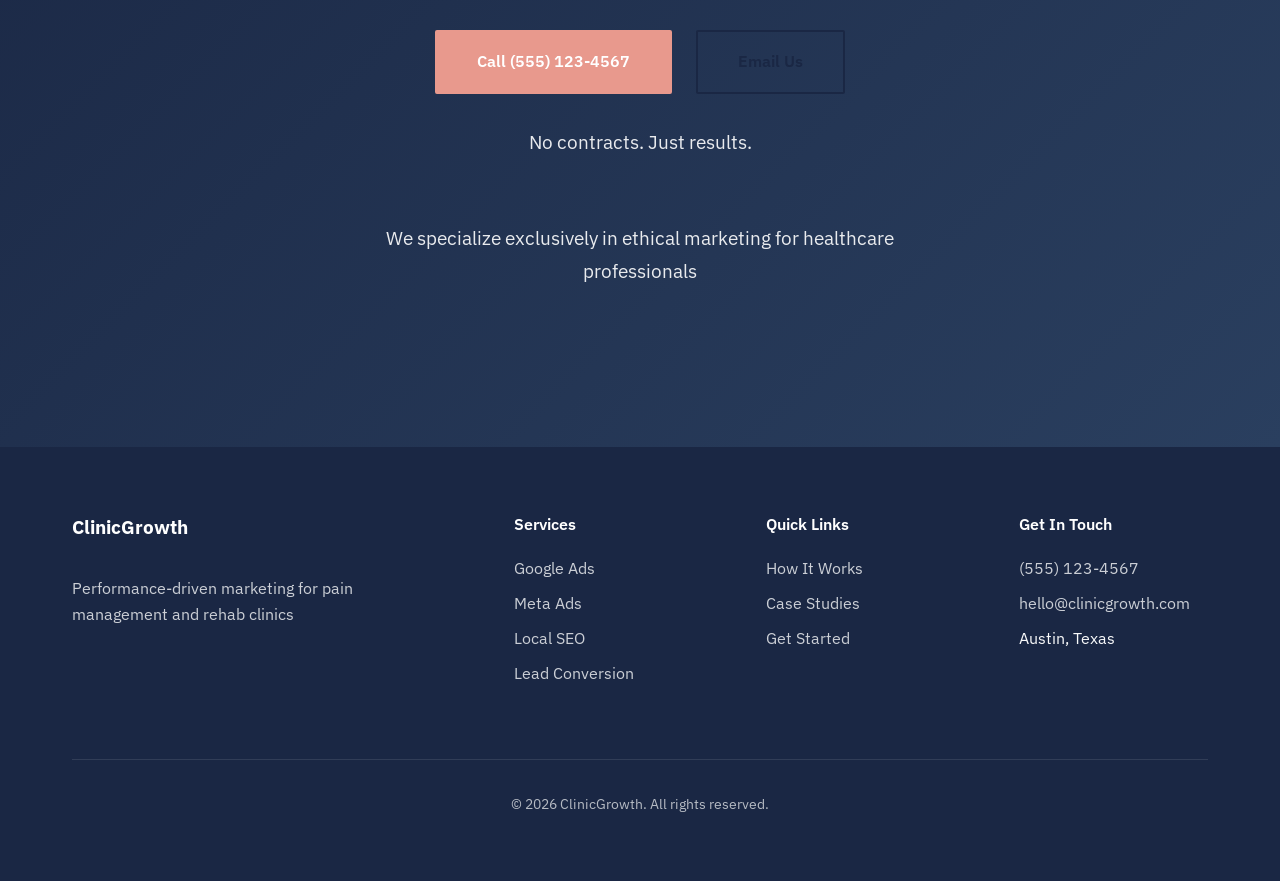
==== commit 2482f303: "Add dedicated service pages with navigation - Created google-ads.html for Google Ads for pain manage" ====
--- a/index.html
+++ b/index.html
@@ -9,6 +9,18 @@
     <link rel="preconnect" href="https://fonts.gstatic.com" crossorigin>
     <link href="https://fonts.googleapis.com/css2?family=Newsreader:wght@200;400;700&family=IBM+Plex+Sans:wght@300;500;600;700&display=swap" rel="stylesheet">
     <link rel="stylesheet" href="styles.css">
+    <style>
+        /* Critical CSS to prevent FOUC */
+        html {
+            visibility: hidden;
+            opacity: 0;
+        }
+        html.loaded {
+            visibility: visible;
+            opacity: 1;
+            transition: opacity 0.3s ease-out;
+        }
+    </style>
 </head>
 <body>
     <div class="grain-overlay"></div>
@@ -120,6 +132,7 @@
                                 <li>Monthly reporting</li>
                             </ul>
                         </div>
+                        <a href="google-ads.html" class="btn btn-secondary" style="margin-top: 1rem; display: inline-block; padding: 0.75rem 1.5rem; font-size: 0.9rem;">Google Ads for Pain Management Clinics →</a>
                     </div>
                     <div class="service-card">
                         <div class="service-icon">📱</div>
@@ -133,6 +146,7 @@
                                 <li>ROI tracking</li>
                             </ul>
                         </div>
+                        <a href="meta-ads.html" class="btn btn-secondary" style="margin-top: 1rem; display: inline-block; padding: 0.75rem 1.5rem; font-size: 0.9rem;">Meta Ads for Pain Management Clinics →</a>
                     </div>
                     <div class="service-card">
                         <div class="service-icon">🔍</div>
@@ -146,6 +160,7 @@
                                 <li>Technical SEO</li>
                             </ul>
                         </div>
+                        <a href="seo.html" class="btn btn-secondary" style="margin-top: 1rem; display: inline-block; padding: 0.75rem 1.5rem; font-size: 0.9rem;">SEO for Pain Management Clinics →</a>
                     </div>
                     <div class="service-card">
                         <div class="service-icon">⚡</div>
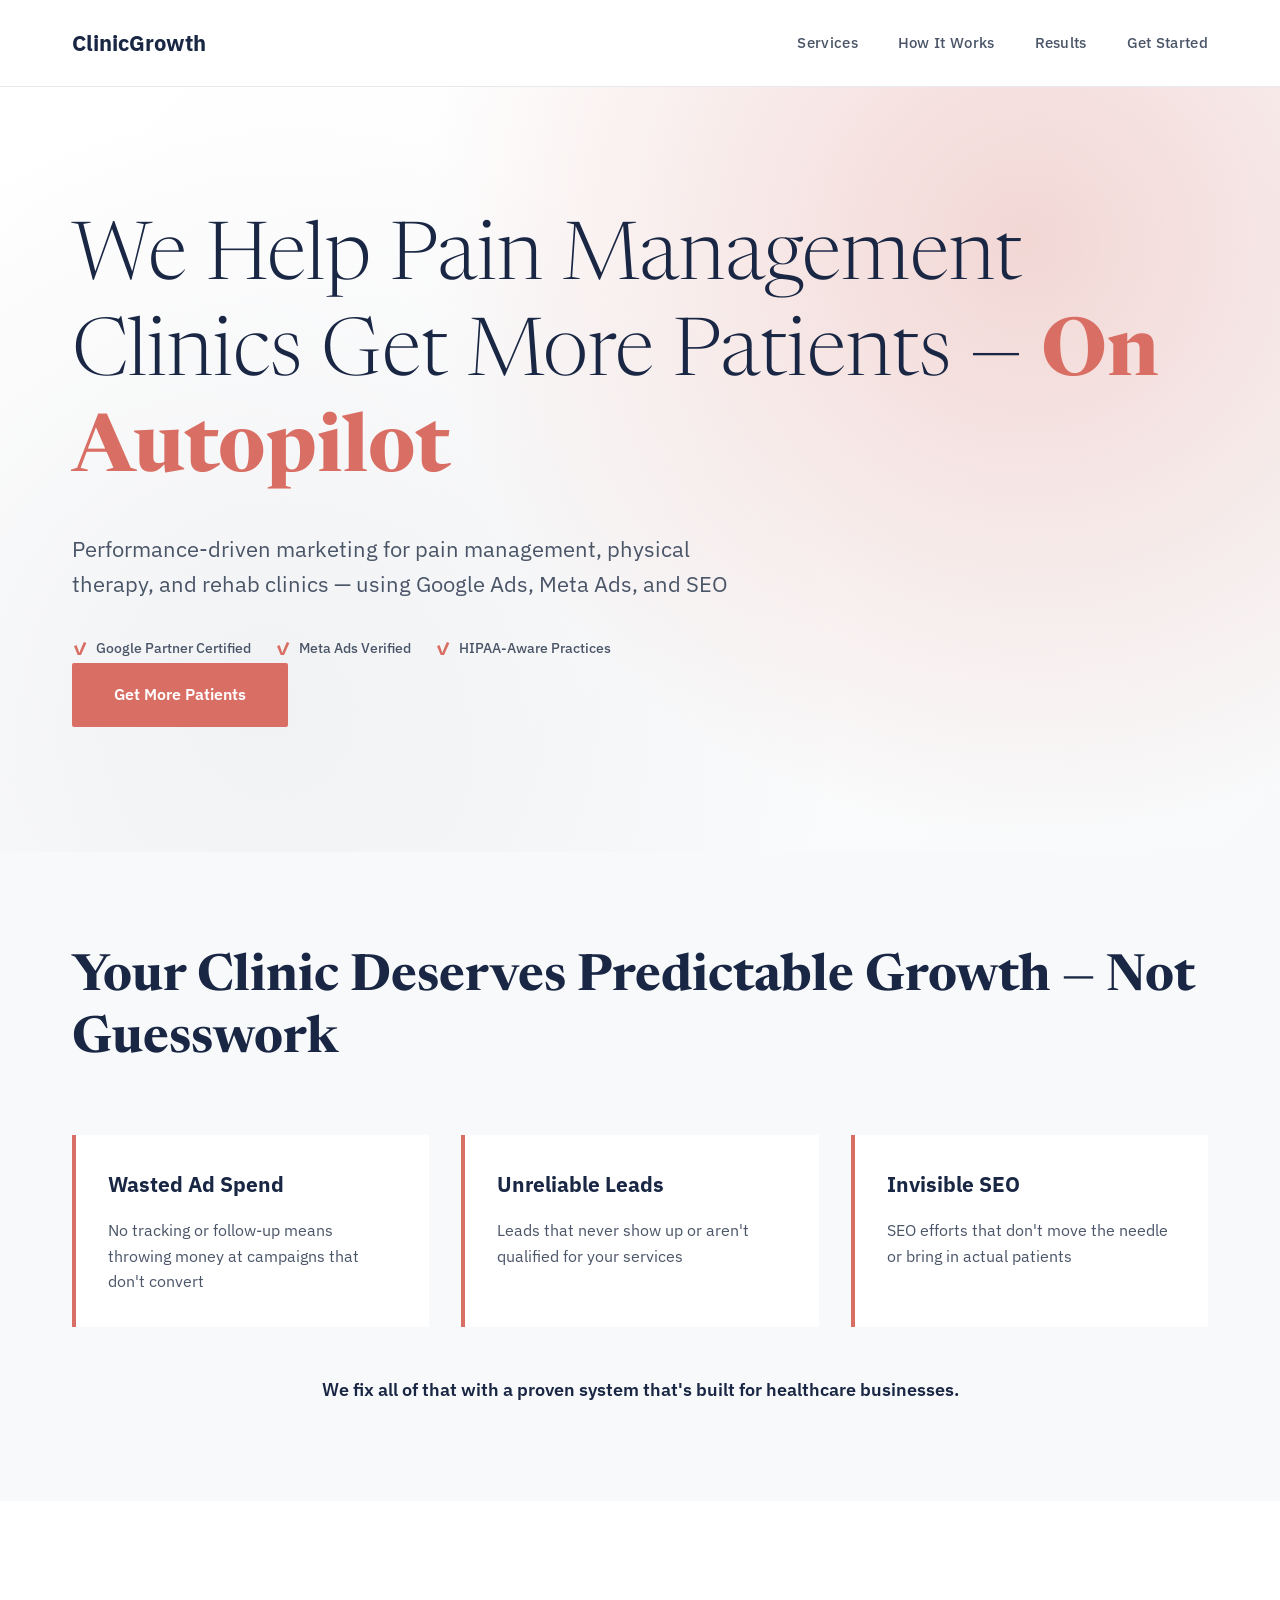
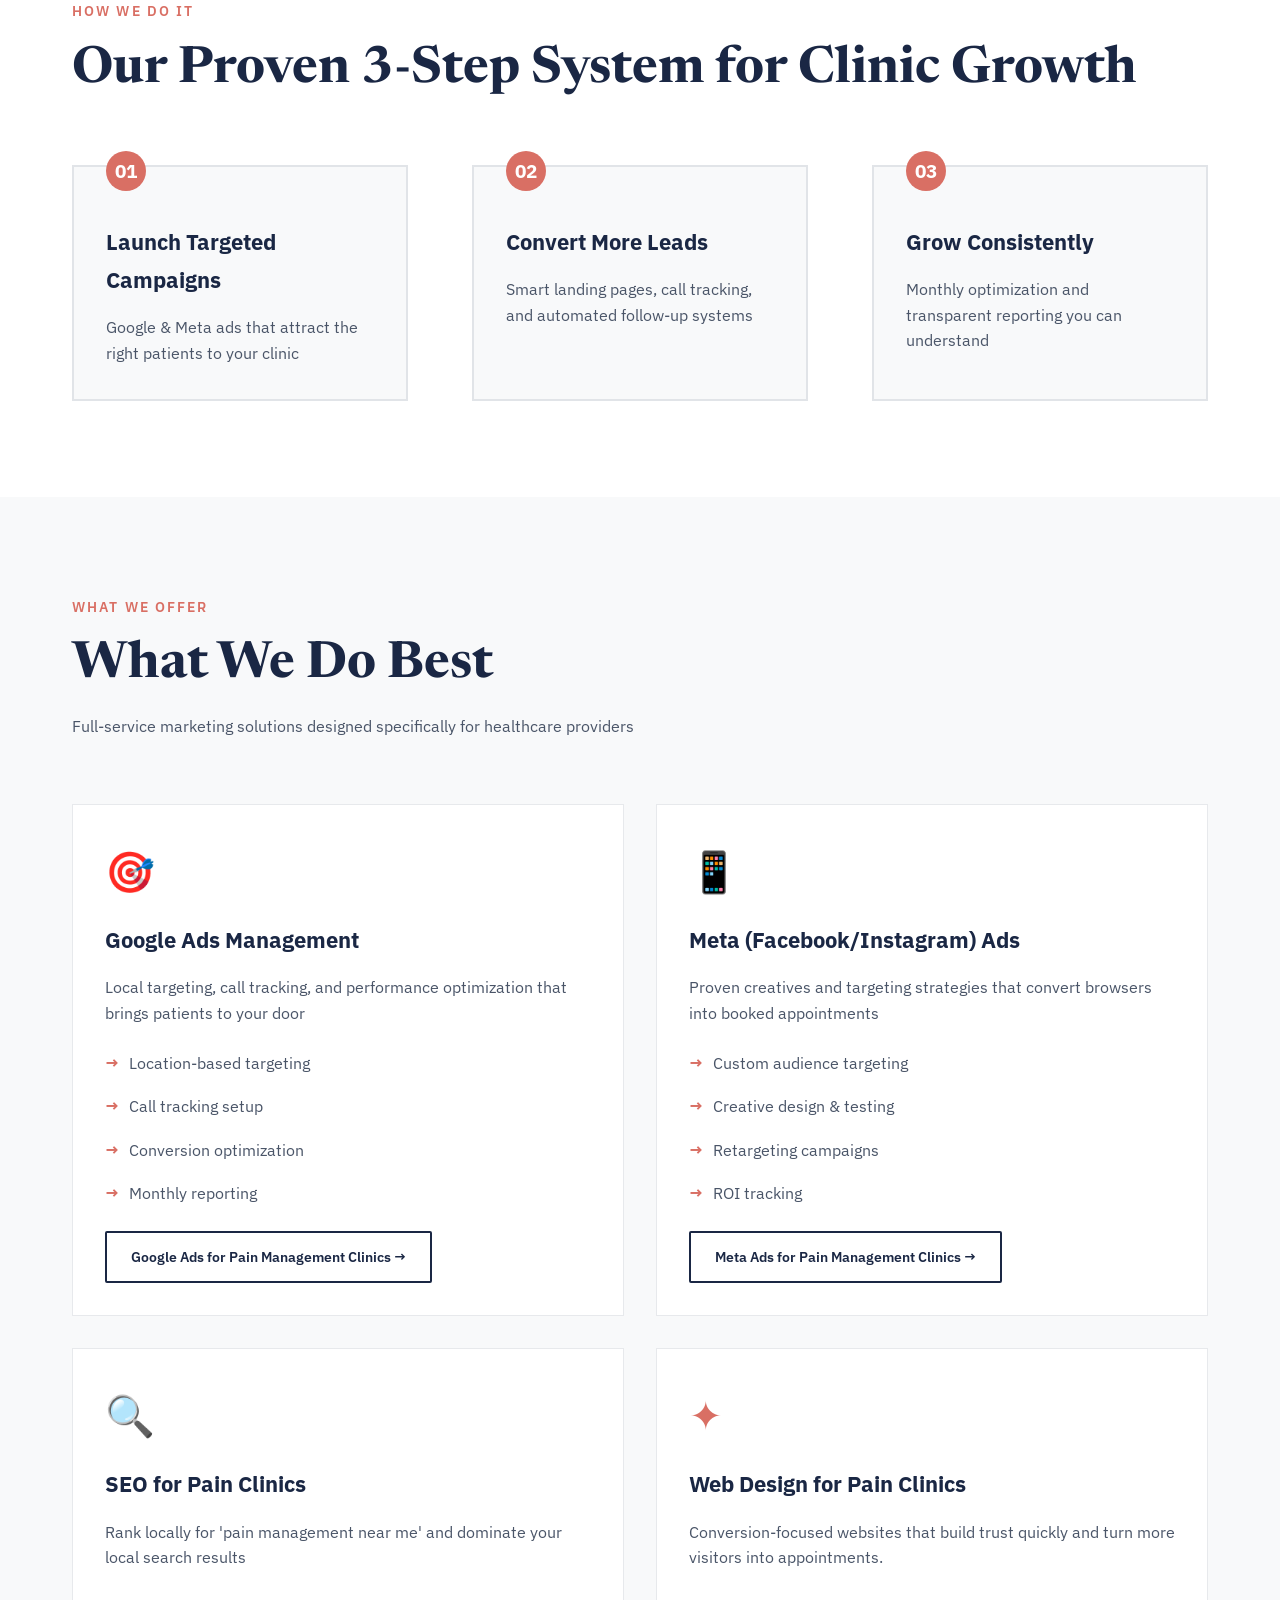
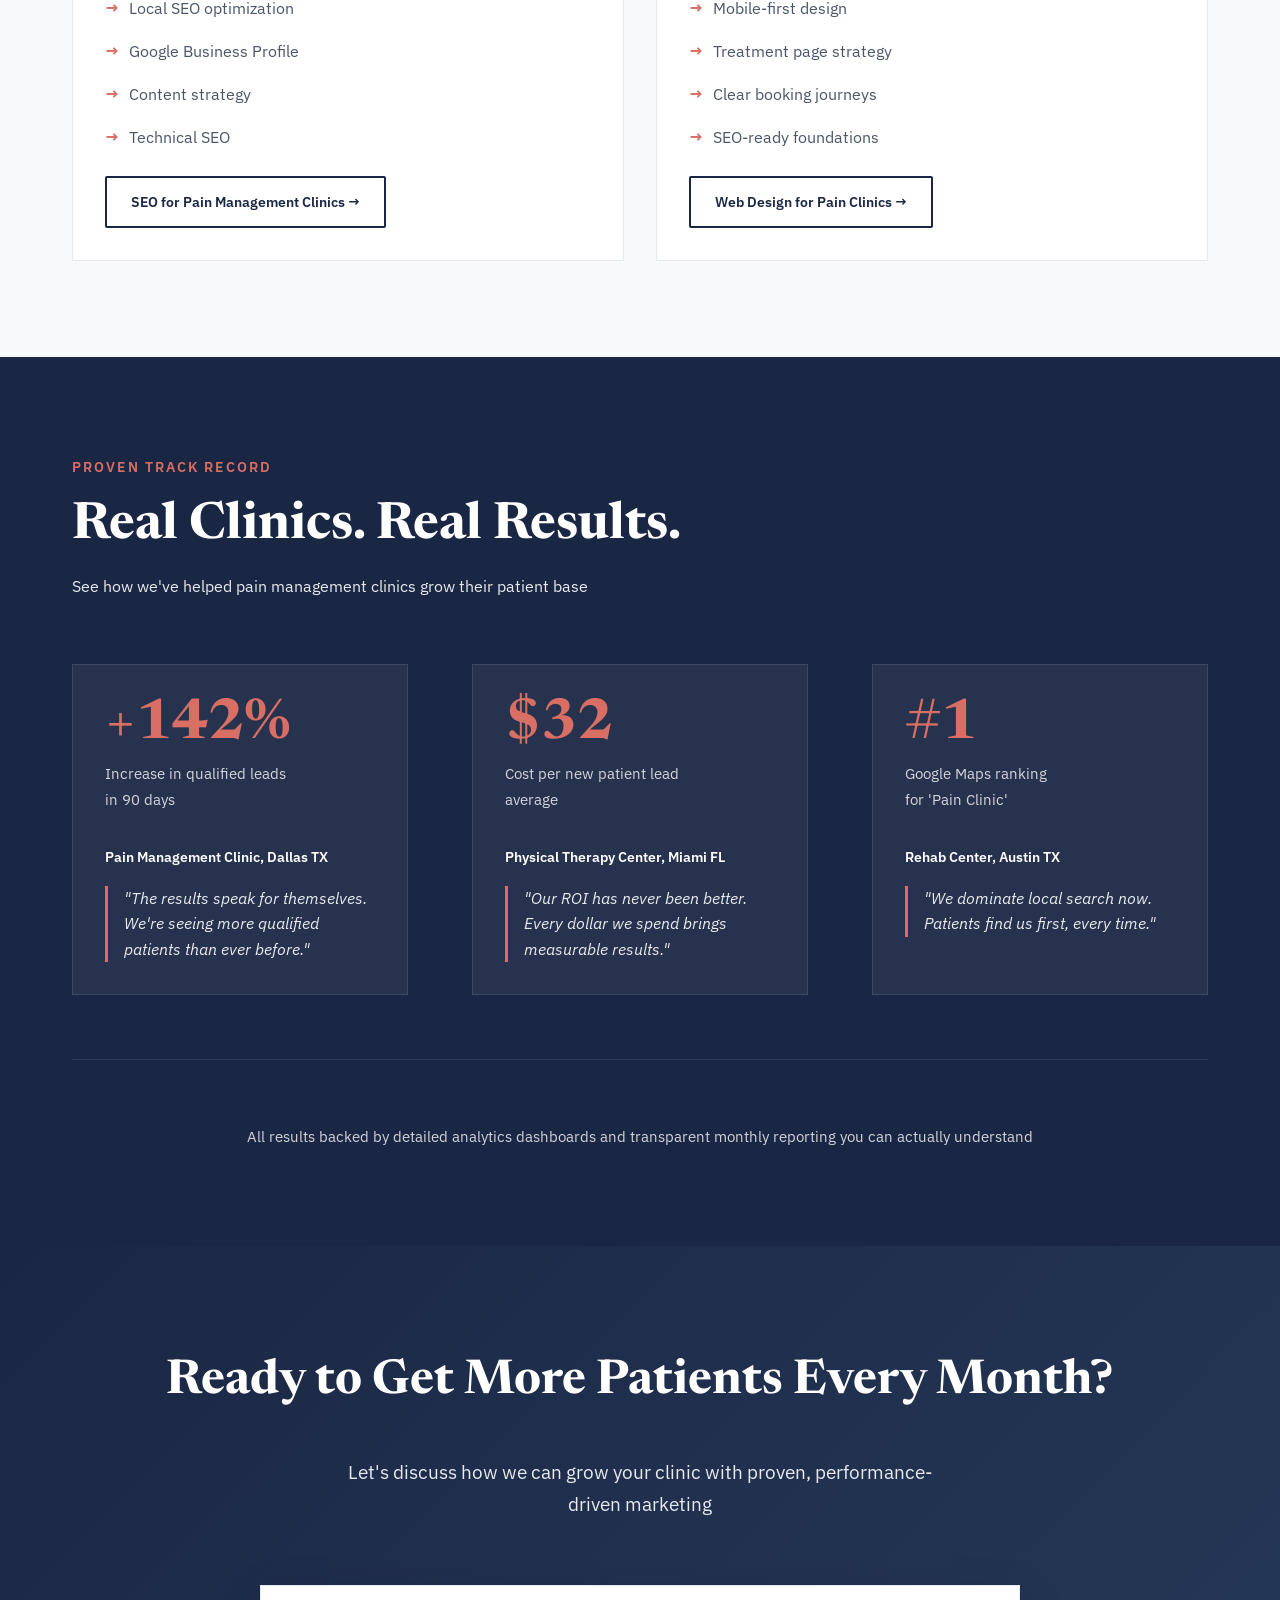
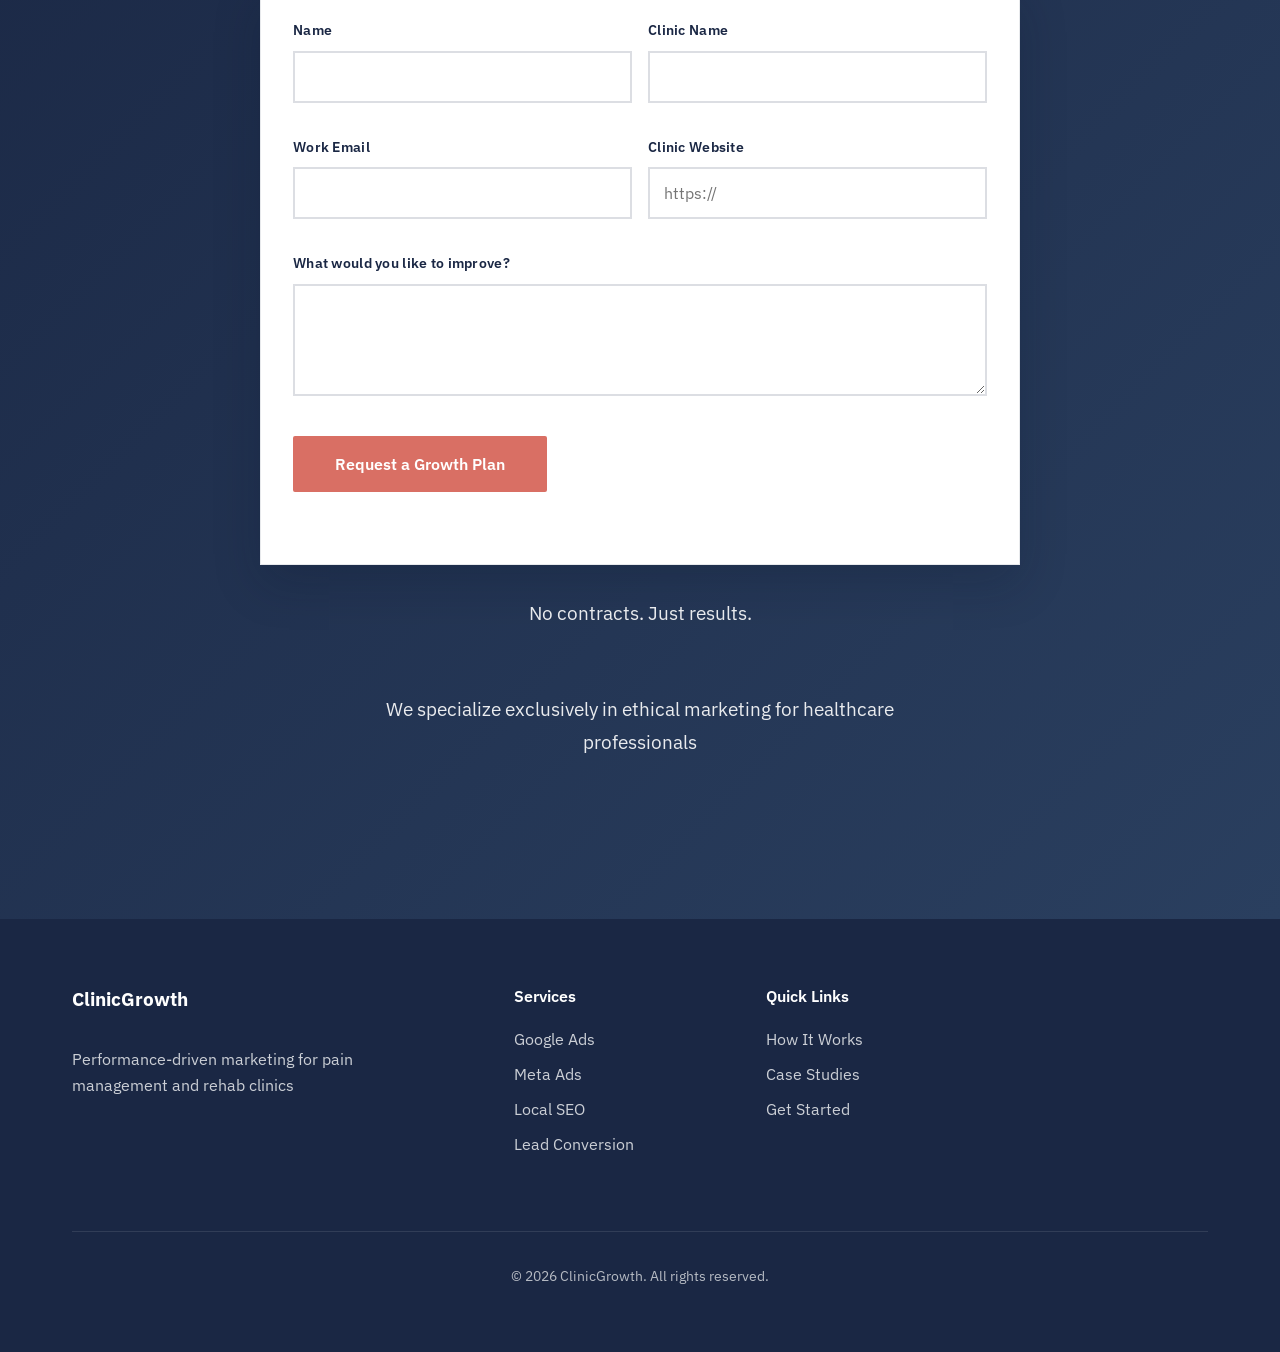
==== commit bd000507: "feat: improve homepage conversion and technical SEO" ====
--- a/index.html
+++ b/index.html
@@ -4,23 +4,35 @@
     <meta charset="UTF-8">
     <meta name="viewport" content="width=device-width, initial-scale=1.0">
     <meta name="description" content="Performance-driven marketing for pain management, physical therapy, and rehab clinics using Google Ads, Meta Ads, and SEO">
+    <meta name="google-site-verification" content="nzJotP8Iy75wZalXohctuwgrLWikIMs5dF4Dg0LUVPI" />
     <title>Clinic Growth - Marketing for Pain Management Clinics</title>
+    <link rel="canonical" href="https://yaboixanny.github.io/clinicgrowth-website/">
+    <link rel="sitemap" type="application/xml" title="Sitemap" href="/clinicgrowth-website/sitemap.xml" />
     <link rel="preconnect" href="https://fonts.googleapis.com">
     <link rel="preconnect" href="https://fonts.gstatic.com" crossorigin>
     <link href="https://fonts.googleapis.com/css2?family=Newsreader:wght@200;400;700&family=IBM+Plex+Sans:wght@300;500;600;700&display=swap" rel="stylesheet">
     <link rel="stylesheet" href="styles.css">
-    <style>
-        /* Critical CSS to prevent FOUC */
-        html {
-            visibility: hidden;
-            opacity: 0;
+    <script type="application/ld+json">
+    {
+      "@context": "https://schema.org",
+      "@graph": [
+        {
+          "@type": "Organization",
+          "@id": "https://yaboixanny.github.io/clinicgrowth-website/#organization",
+          "name": "ClinicGrowth",
+          "url": "https://yaboixanny.github.io/clinicgrowth-website/",
+          "description": "Performance-driven marketing for pain management, physical therapy, and rehab clinics."
+        },
+        {
+          "@type": "WebSite",
+          "@id": "https://yaboixanny.github.io/clinicgrowth-website/#website",
+          "url": "https://yaboixanny.github.io/clinicgrowth-website/",
+          "name": "ClinicGrowth",
+          "publisher": { "@id": "https://yaboixanny.github.io/clinicgrowth-website/#organization" }
         }
-        html.loaded {
-            visibility: visible;
-            opacity: 1;
-            transition: opacity 0.3s ease-out;
-        }
-    </style>
+      ]
+    }
+    </script>
 </head>
 <body>
     <div class="grain-overlay"></div>
@@ -55,6 +67,9 @@
                         <span class="badge">Google Partner Certified</span>
                         <span class="badge">Meta Ads Verified</span>
                         <span class="badge">HIPAA-Aware Practices</span>
+                    </div>
+                    <div class="hero-cta">
+                        <a href="#contact" class="btn btn-primary">Get More Patients</a>
                     </div>
                 </div>
             </div>
@@ -163,17 +178,18 @@
                         <a href="seo.html" class="btn btn-secondary" style="margin-top: 1rem; display: inline-block; padding: 0.75rem 1.5rem; font-size: 0.9rem;">SEO for Pain Management Clinics →</a>
                     </div>
                     <div class="service-card">
-                        <div class="service-icon">⚡</div>
-                        <h3>Lead Conversion Systems</h3>
-                        <p>CRM integration, automation, and tracking setup to ensure no lead falls through the cracks</p>
+                        <div class="service-icon">✦</div>
+                        <h3>Web Design for Pain Clinics</h3>
+                        <p>Conversion-focused websites that build trust quickly and turn more visitors into appointments.</p>
                         <div class="service-features">
                             <ul>
-                                <li>CRM implementation</li>
-                                <li>Automated follow-up</li>
-                                <li>Lead scoring</li>
-                                <li>Performance dashboards</li>
+                                <li>Mobile-first design</li>
+                                <li>Treatment page strategy</li>
+                                <li>Clear booking journeys</li>
+                                <li>SEO-ready foundations</li>
                             </ul>
                         </div>
+                        <a href="website-cro.html" class="btn btn-secondary" style="margin-top: 1rem; display: inline-block; padding: 0.75rem 1.5rem; font-size: 0.9rem;">Web Design for Pain Clinics →</a>
                     </div>
                 </div>
             </div>
@@ -218,9 +234,35 @@
             <div class="container">
                 <h2>Ready to Get More Patients Every Month?</h2>
                 <p>Let's discuss how we can grow your clinic with proven, performance-driven marketing</p>
-                <div class="hero-cta" style="justify-content: center;">
-                    <a href="tel:5551234567" class="btn btn-primary">Call (555) 123-4567</a>
-                    <a href="mailto:hello@clinicgrowth.com" class="btn btn-secondary">Email Us</a>
+                <div class="contact-form cta-form">
+                    <form data-form-pending>
+                        <div class="form-row">
+                            <div class="form-group">
+                                <label for="name">Name</label>
+                                <input id="name" name="name" type="text" autocomplete="name" required>
+                            </div>
+                            <div class="form-group">
+                                <label for="clinic">Clinic Name</label>
+                                <input id="clinic" name="clinic" type="text" autocomplete="organization" required>
+                            </div>
+                        </div>
+                        <div class="form-row">
+                            <div class="form-group">
+                                <label for="email">Work Email</label>
+                                <input id="email" name="email" type="email" autocomplete="email" required>
+                            </div>
+                            <div class="form-group">
+                                <label for="website">Clinic Website</label>
+                                <input id="website" name="website" type="url" autocomplete="url" placeholder="https://">
+                            </div>
+                        </div>
+                        <div class="form-group">
+                            <label for="message">What would you like to improve?</label>
+                            <textarea id="message" name="message" rows="4" required></textarea>
+                        </div>
+                        <button type="submit" class="btn btn-primary">Request a Growth Plan</button>
+                        <p class="form-status" aria-live="polite"></p>
+                    </form>
                 </div>
                 <p class="cta-tagline">No contracts. Just results.</p>
                 <p class="cta-tagline">We specialize exclusively in ethical marketing for healthcare professionals</p>
@@ -257,14 +299,6 @@
                     </ul>
                 </div>
 
-                <div class="footer-section">
-                    <h4>Get In Touch</h4>
-                    <ul>
-                        <li><a href="tel:5551234567">(555) 123-4567</a></li>
-                        <li><a href="mailto:hello@clinicgrowth.com">hello@clinicgrowth.com</a></li>
-                        <li>Austin, Texas</li>
-                    </ul>
-                </div>
             </div>
 
             <div class="footer-bottom">
--- a/styles.css
+++ b/styles.css
@@ -1,11 +1,11 @@
 /* CSS Variables - Navy + Soft Coral Theme */
 :root {
     --color-navy: #1a2744;
-    --color-coral: #e8998d;
+    --color-coral: #d96f64;
     --color-light-gray: #f8f9fa;
     --color-dark-gray: #4a5568;
     --color-white: #ffffff;
-    --color-coral-light: #f4bdb3;
+    --color-coral-light: #f1aaa1;
     --color-navy-light: #2a3f5f;
 
     --font-display: 'Newsreader', serif;
@@ -150,7 +150,7 @@
     width: 100%;
     height: 100%;
     background:
-        radial-gradient(circle at 80% 20%, rgba(232, 153, 141, 0.15) 0%, transparent 50%),
+        radial-gradient(circle at 80% 20%, rgba(217, 111, 100, 0.26) 0%, transparent 50%),
         radial-gradient(circle at 20% 80%, rgba(26, 39, 68, 0.05) 0%, transparent 50%),
         linear-gradient(135deg, var(--color-white) 0%, var(--color-light-gray) 100%);
     z-index: -1;
@@ -381,7 +381,7 @@
 
 .services-grid {
     display: grid;
-    grid-template-columns: repeat(auto-fit, minmax(300px, 1fr));
+    grid-template-columns: repeat(2, minmax(0, 1fr));
     gap: var(--spacing-md);
 }
 
@@ -522,6 +522,12 @@
 
 .form-group textarea {
     resize: vertical;
+}
+
+.form-row {
+    display: grid;
+    grid-template-columns: repeat(2, minmax(0, 1fr));
+    gap: var(--spacing-sm);
 }
 
 /* Footer */
@@ -839,6 +845,25 @@
     margin-right: auto;
 }
 
+.cta-form {
+    max-width: 760px;
+    margin: 0 auto var(--spacing-md);
+    text-align: left;
+    background-color: var(--color-white);
+    box-shadow: 0 18px 45px rgba(9, 19, 39, 0.2);
+}
+
+.cta-form .form-group label {
+    color: var(--color-navy);
+}
+
+.cta-form .form-status {
+    min-height: 1.5rem;
+    margin: var(--spacing-sm) 0 0;
+    color: var(--color-dark-gray);
+    font-size: 0.9rem;
+}
+
 .cta-tagline {
     font-size: 1rem;
     color: rgba(255, 255, 255, 0.7);
@@ -913,4 +938,8 @@
     .problems-grid {
         grid-template-columns: 1fr;
     }
-}
+
+    .form-row {
+        grid-template-columns: 1fr;
+    }
+}
